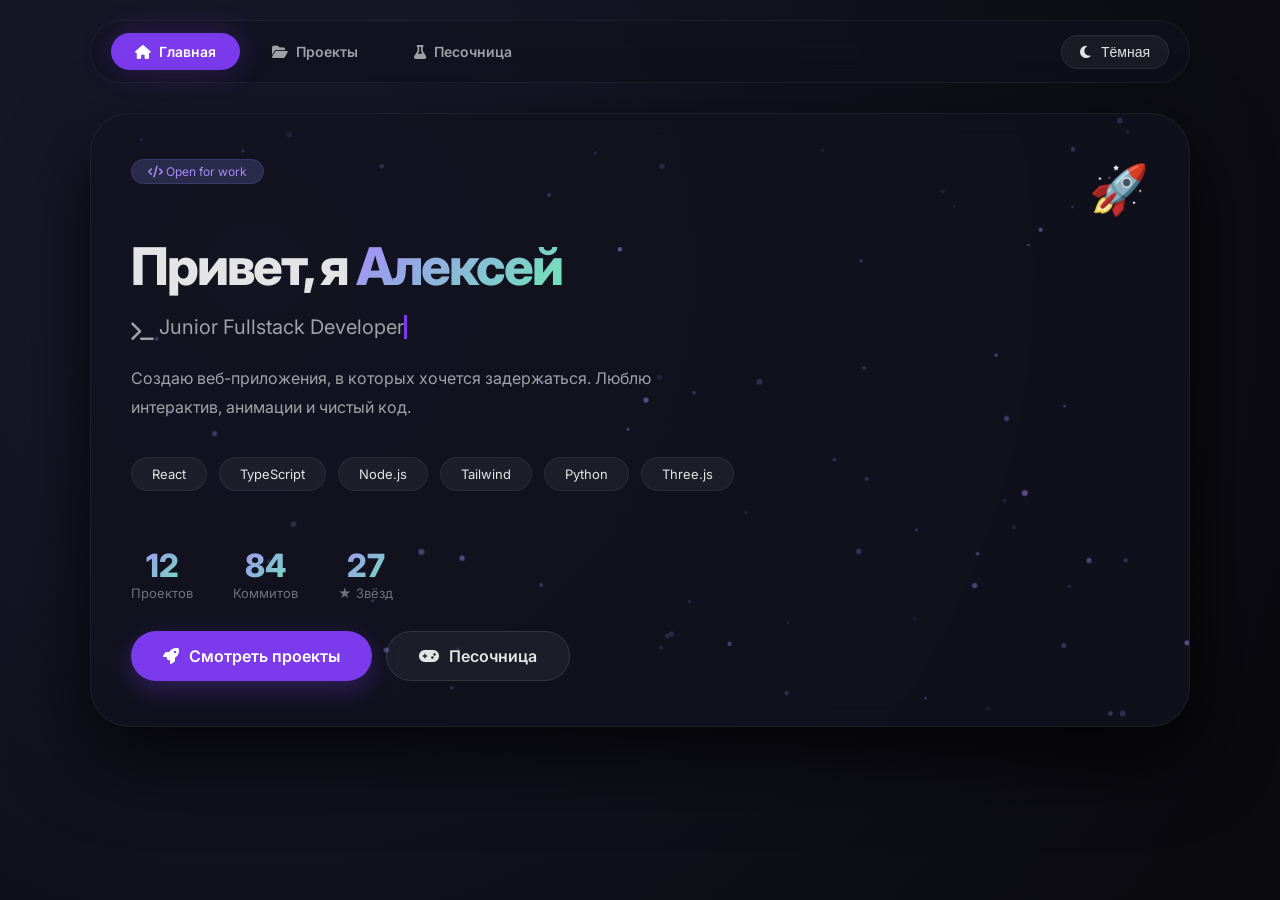
==== index.html @ 8b3902c5 "Add files via upload" ====
<!DOCTYPE html>
<html lang="ru">
<head>
    <meta charset="UTF-8" />
    <meta name="viewport" content="width=device-width, initial-scale=1.0" />
    <title>Главная · Портфолио</title>
    <link href="https://fonts.googleapis.com/css2?family=Inter:wght@400;600;800&display=swap" rel="stylesheet" />
    <link rel="stylesheet" href="https://cdnjs.cloudflare.com/ajax/libs/font-awesome/6.5.0/css/all.min.css" />
    <style>
        /* ===== ГЛОБАЛЬНЫЙ СТИЛЬ ===== */
        * {
            margin: 0;
            padding: 0;
            box-sizing: border-box;
        }
        body {
            font-family: 'Inter', sans-serif;
            background: #0a0a0f;
            color: #e4e4e7;
            min-height: 100vh;
            padding: 20px;
            background-image: radial-gradient(circle at 20% 30%, #1a1a2e 0%, #0a0a0f 90%);
            transition: background 0.5s;
        }
        .container {
            max-width: 1100px;
            margin: 0 auto;
        }

        /* ===== НАВИГАЦИЯ ===== */
        nav {
            display: flex;
            gap: 8px;
            margin-bottom: 30px;
            flex-wrap: wrap;
            background: rgba(18, 18, 30, 0.7);
            padding: 12px 20px;
            border-radius: 60px;
            backdrop-filter: blur(12px);
            border: 1px solid rgba(255, 255, 255, 0.06);
        }
        nav a {
            color: #a1a1aa;
            text-decoration: none;
            padding: 10px 24px;
            border-radius: 40px;
            font-size: 14px;
            font-weight: 600;
            transition: 0.3s;
            display: flex;
            align-items: center;
            gap: 8px;
        }
        nav a:hover,
        nav a.active {
            background: rgba(124, 58, 237, 0.2);
            color: #fff;
        }
        nav a.active {
            background: #7c3aed;
            color: #fff;
            box-shadow: 0 0 30px rgba(124, 58, 237, 0.3);
        }
        .nav-right {
            margin-left: auto;
            display: flex;
            gap: 8px;
            align-items: center;
        }

        /* ===== КАРТОЧКА ===== */
        .card {
            background: rgba(18, 18, 30, 0.8);
            backdrop-filter: blur(12px);
            border: 1px solid rgba(255, 255, 255, 0.06);
            border-radius: 40px;
            padding: 45px 40px;
            box-shadow: 0 30px 80px rgba(0, 0, 0, 0.8);
            position: relative;
            overflow: hidden;
            min-height: 400px;
        }

        /* ===== ЧАСТИЦЫ ===== */
        #particles-canvas {
            position: absolute;
            top: 0;
            left: 0;
            width: 100%;
            height: 100%;
            pointer-events: none;
            z-index: 0;
        }
        .card>* {
            position: relative;
            z-index: 1;
        }

        /* ===== ГЛАВНАЯ ===== */
        .hero {
            display: flex;
            flex-direction: column;
            gap: 20px;
        }
        .hero h1 {
            font-size: 52px;
            font-weight: 800;
            letter-spacing: -2px;
            line-height: 1.1;
        }
        .hero h1 span {
            background: linear-gradient(135deg, #a78bfa, #6ee7b7);
            -webkit-background-clip: text;
            -webkit-text-fill-color: transparent;
        }
        .hero .subtitle {
            font-size: 20px;
            color: #a1a1aa;
        }
        .hero .typing {
            display: inline-block;
            overflow: hidden;
            white-space: nowrap;
            border-right: 3px solid #7c3aed;
            animation: blink 0.8s step-end infinite;
        }
        @keyframes blink {
            0%,
            100% {
                border-color: #7c3aed;
            }
            50% {
                border-color: transparent;
            }
        }
        .hero .desc {
            color: #a1a1aa;
            line-height: 1.8;
            max-width: 550px;
            font-size: 16px;
        }

        .stats {
            display: flex;
            gap: 40px;
            margin-top: 20px;
            flex-wrap: wrap;
        }
        .stats div {
            text-align: center;
        }
        .stats .num {
            font-size: 32px;
            font-weight: 800;
            background: linear-gradient(135deg, #a78bfa, #6ee7b7);
            -webkit-background-clip: text;
            -webkit-text-fill-color: transparent;
        }
        .stats .label {
            font-size: 13px;
            color: #71717a;
        }

        .badge-list {
            display: flex;
            flex-wrap: wrap;
            gap: 12px;
            margin: 15px 0;
        }
        .badge-list span {
            background: rgba(255, 255, 255, 0.05);
            padding: 8px 20px;
            border-radius: 100px;
            font-size: 13px;
            border: 1px solid rgba(255, 255, 255, 0.06);
            transition: 0.3s;
            cursor: default;
        }
        .badge-list span:hover {
            background: rgba(167, 139, 250, 0.15);
            border-color: #7c3aed;
            transform: translateY(-3px);
        }

        /* ===== ТЕМА ===== */
        .theme-toggle {
            background: rgba(255, 255, 255, 0.05);
            border: 1px solid rgba(255, 255, 255, 0.08);
            border-radius: 60px;
            padding: 8px 18px;
            color: #e4e4e7;
            cursor: pointer;
            font-size: 14px;
            transition: 0.3s;
            display: flex;
            align-items: center;
            gap: 10px;
        }
        .theme-toggle:hover {
            background: rgba(255, 255, 255, 0.1);
            border-color: #7c3aed;
        }

        @media (max-width: 600px) {
            .card {
                padding: 25px 18px;
            }
            .hero h1 {
                font-size: 32px;
            }
            nav {
                border-radius: 20px;
                padding: 10px 14px;
            }
            nav a {
                padding: 6px 14px;
                font-size: 12px;
            }
            .nav-right {
                margin-left: 0;
                width: 100%;
            }
        }
    </style>
</head>
<body>

    <div class="container">

        <!-- ===== НАВИГАЦИЯ ===== -->
        <nav>
            <a href="index.html" class="active"><i class="fas fa-home"></i> Главная</a>
            <a href="projects.html"><i class="fas fa-folder-open"></i> Проекты</a>
            <a href="sandbox.html"><i class="fas fa-flask"></i> Песочница</a>
            <div class="nav-right">
                <button class="theme-toggle" id="themeToggle">
                    <i class="fas fa-moon"></i> <span id="themeLabel">Тёмная</span>
                </button>
            </div>
        </nav>

        <!-- ===== КАРТОЧКА ===== -->
        <div class="card">

            <canvas id="particles-canvas"></canvas>

            <div class="hero">
                <div style="display:flex; justify-content:space-between; align-items:flex-start; flex-wrap:wrap;">
                    <div>
                        <div style="background:#2a2a4a; padding:4px 16px; border-radius:100px; font-size:12px; color:#a78bfa; border:1px solid #3b3b6b; display:inline-block;">
                            <i class="fas fa-code"></i> Open for work
                        </div>
                    </div>
                    <div style="font-size:48px;">🚀</div>
                </div>

                <h1>Привет, я <span>Алексей</span></h1>
                <div class="subtitle">
                    <i class="fas fa-terminal"></i>
                    <span class="typing" id="typing-text">Junior Fullstack Developer</span>
                </div>
                <p class="desc">
                    Создаю веб-приложения, в которых хочется задержаться.
                    Люблю интерактив, анимации и чистый код.
                </p>

                <div class="badge-list">
                    <span>React</span>
                    <span>TypeScript</span>
                    <span>Node.js</span>
                    <span>Tailwind</span>
                    <span>Python</span>
                    <span>Three.js</span>
                </div>

                <div class="stats">
                    <div><div class="num" id="repoCount">0</div><div class="label">Проектов</div></div>
                    <div><div class="num" id="commitCount">0</div><div class="label">Коммитов</div></div>
                    <div><div class="num" id="starCount">0</div><div class="label">★ Звёзд</div></div>
                </div>

                <div style="display:flex; gap:14px; flex-wrap:wrap; margin-top:10px;">
                    <a href="projects.html" class="btn" style="background:#7c3aed; color:#fff; padding:14px 32px; border-radius:60px; text-decoration:none; font-weight:600; display:inline-flex; align-items:center; gap:10px; box-shadow:0 8px 25px rgba(124,58,237,0.3);">
                        <i class="fas fa-rocket"></i> Смотреть проекты
                    </a>
                    <a href="sandbox.html" class="btn" style="background:rgba(255,255,255,0.05); color:#e4e4e7; padding:14px 32px; border-radius:60px; text-decoration:none; font-weight:600; border:1px solid rgba(255,255,255,0.1); display:inline-flex; align-items:center; gap:10px;">
                        <i class="fas fa-gamepad"></i> Песочница
                    </a>
                </div>
            </div>

        </div>
    </div>

    <script>
        // ===== ЧАСТИЦЫ =====
        const canvas = document.getElementById('particles-canvas');
        const ctx = canvas.getContext('2d');
        let W, H;
        const particles = [];

        function resize() {
            const rect = canvas.parentElement.getBoundingClientRect();
            canvas.width = rect.width;
            canvas.height = rect.height;
            W = canvas.width;
            H = canvas.height;
        }
        resize();
        window.addEventListener('resize', resize);

        for (let i = 0; i < 70; i++) {
            particles.push({
                x: Math.random() * W,
                y: Math.random() * H,
                dx: (Math.random() - 0.5) * 0.6,
                dy: (Math.random() - 0.5) * 0.6,
                r: Math.random() * 2 + 1,
                a: Math.random() * 0.4 + 0.1
            });
        }

        function draw() {
            ctx.clearRect(0, 0, W, H);
            particles.forEach(p => {
                p.x += p.dx;
                p.y += p.dy;
                if (p.x < 0 || p.x > W) p.dx *= -1;
                if (p.y < 0 || p.y > H) p.dy *= -1;
                ctx.beginPath();
                ctx.arc(p.x, p.y, p.r, 0, Math.PI * 2);
                ctx.fillStyle = `rgba(167, 139, 250, ${p.a})`;
                ctx.fill();
            });
            requestAnimationFrame(draw);
        }
        draw();

        // ===== ПЕЧАТЬ =====
        const text = "Junior Fullstack Developer";
        const el = document.getElementById('typing-text');
        let idx = 0;
        el.textContent = '';
        function type() {
            if (idx < text.length) {
                el.textContent += text.charAt(idx);
                idx++;
                setTimeout(type, 50);
            }
        }
        type();

        // ===== СТАТИСТИКА С GITHUB =====
        const USERNAME = 'your-username';

        async function fetchStats() {
            try {
                if (USERNAME === 'your-username') {
                    document.getElementById('repoCount').textContent = '12';
                    document.getElementById('commitCount').textContent = '84';
                    document.getElementById('starCount').textContent = '27';
                    return;
                }
                const res = await fetch(`https://api.github.com/users/${USERNAME}`);
                const data = await res.json();
                document.getElementById('repoCount').textContent = data.public_repos || 0;
                // коммиты не даёт API, ставим заглушку
                document.getElementById('commitCount').textContent = '∞';
                document.getElementById('starCount').textContent = '★';
            } catch {
                document.getElementById('repoCount').textContent = '?';
            }
        }
        fetchStats();

        // ===== ТЕМА =====
        let isDark = true;
        document.getElementById('themeToggle').addEventListener('click', function() {
            isDark = !isDark;
            document.body.style.background = isDark ? '#0a0a0f' : '#f0f0f5';
            document.body.style.backgroundImage = isDark ?
                'radial-gradient(circle at 20% 30%, #1a1a2e 0%, #0a0a0f 90%)' :
                'radial-gradient(circle at 20% 30%, #e0e0f0 0%, #f0f0f5 90%)';
            document.querySelector('.card').style.background = isDark ?
                'rgba(18,18,30,0.8)' :
                'rgba(255,255,255,0.8)';
            document.querySelector('.card').style.color = isDark ? '#e4e4e7' : '#1a1a2e';
            document.getElementById('themeLabel').textContent = isDark ? 'Тёмная' : 'Светлая';
            this.querySelector('i').className = isDark ? 'fas fa-moon' : 'fas fa-sun';
        });
    </script>

</body>
</html>
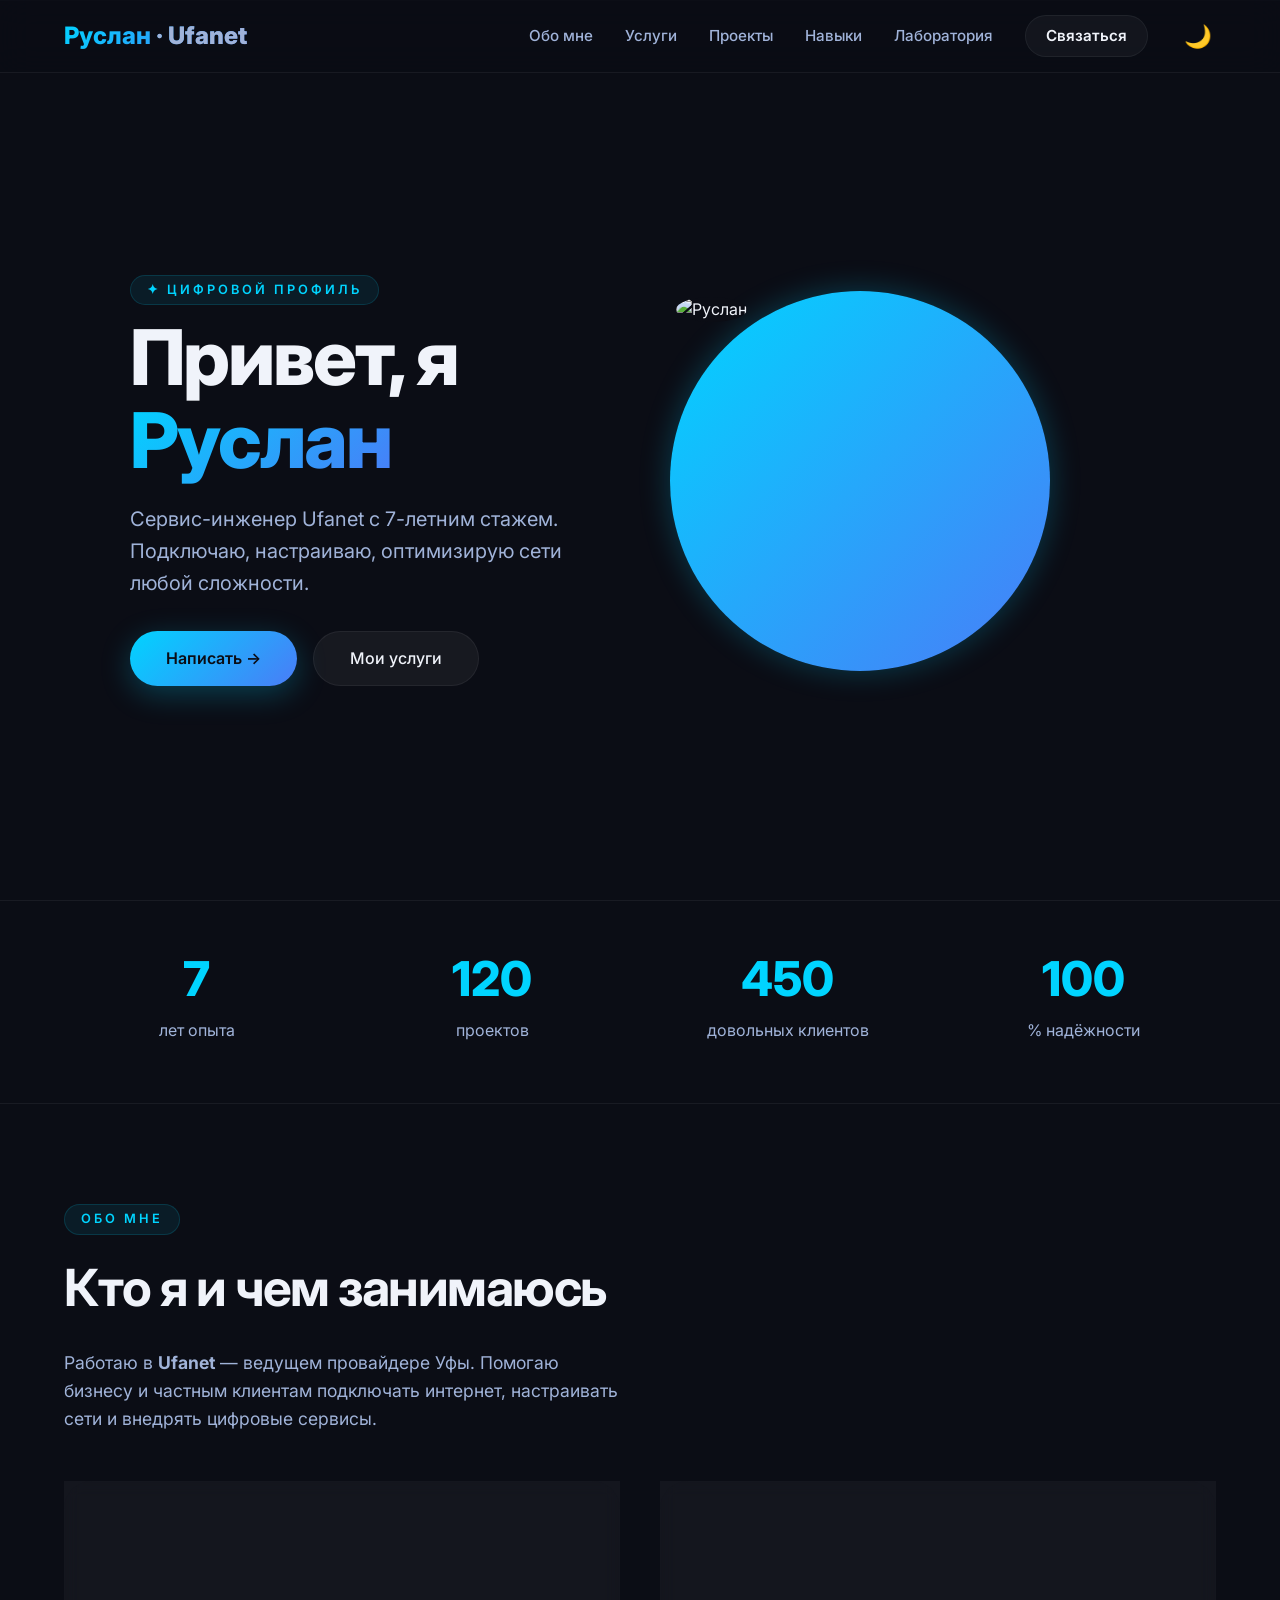
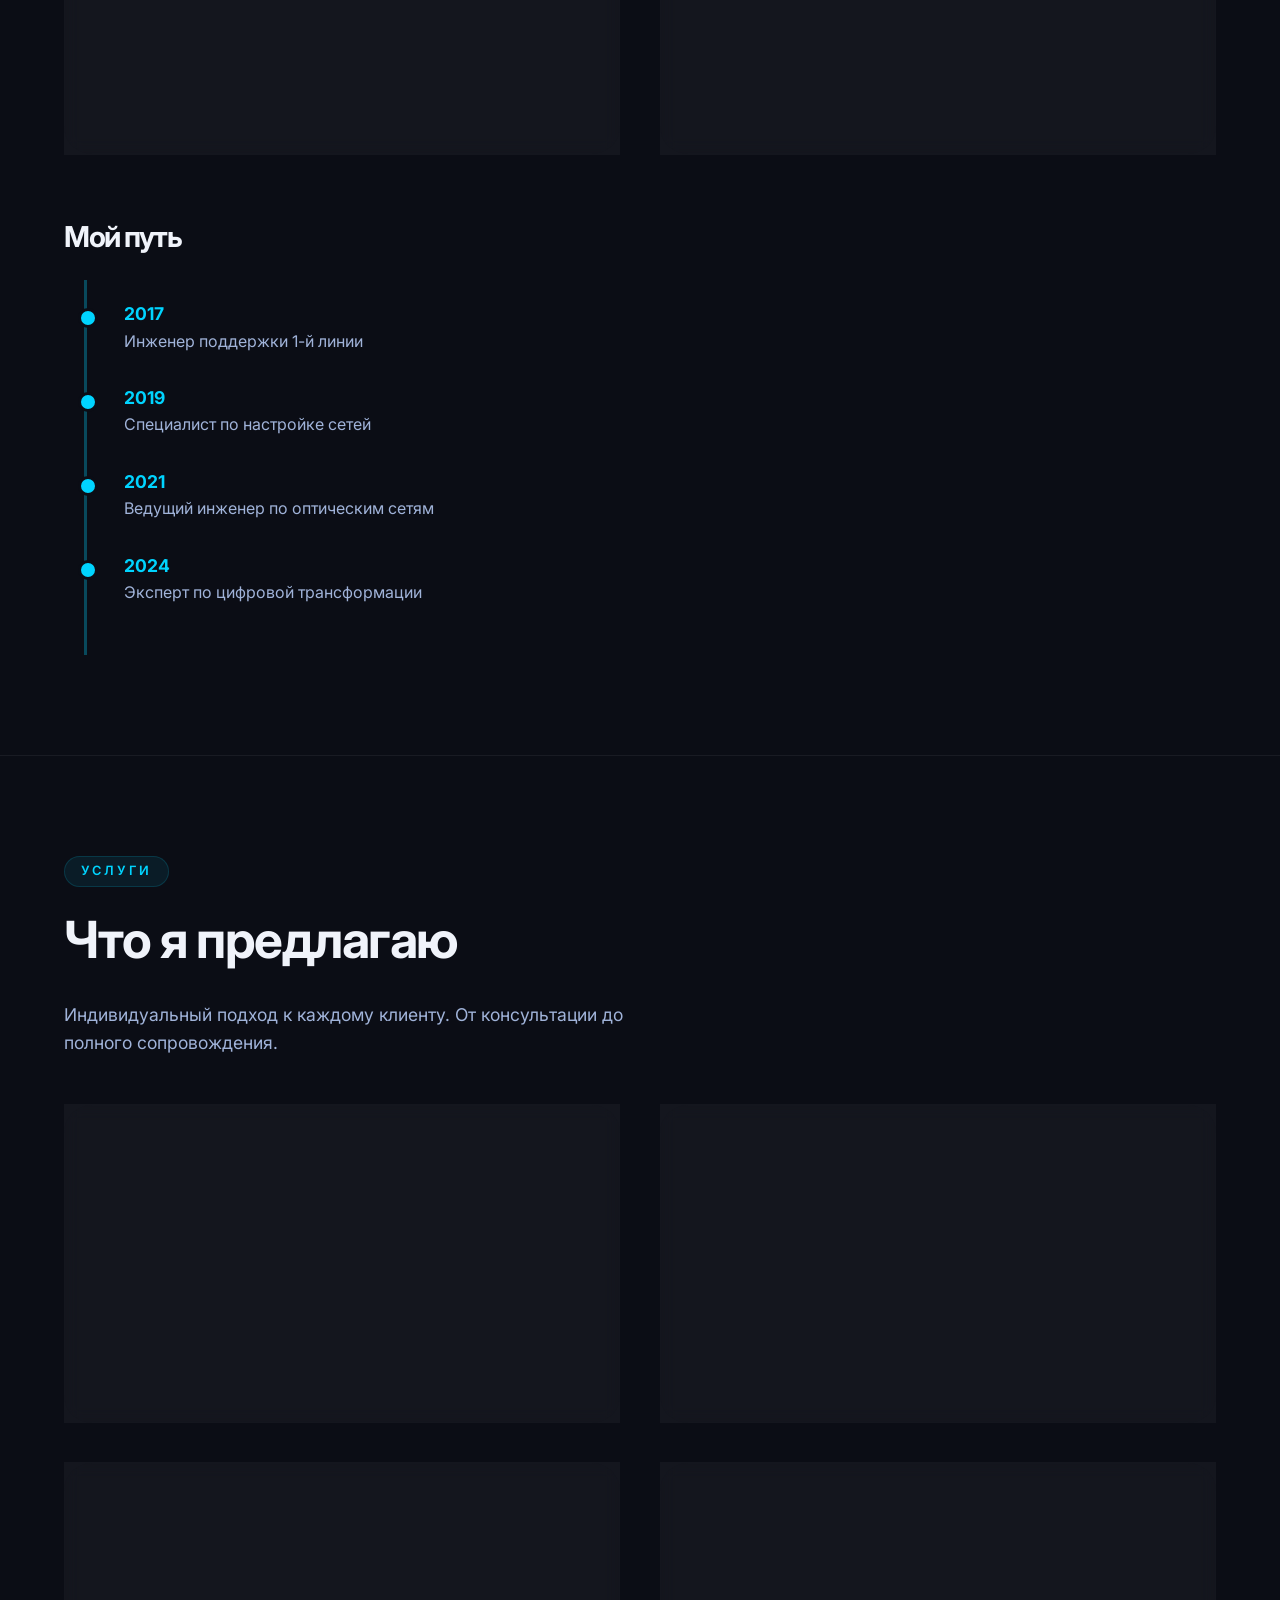
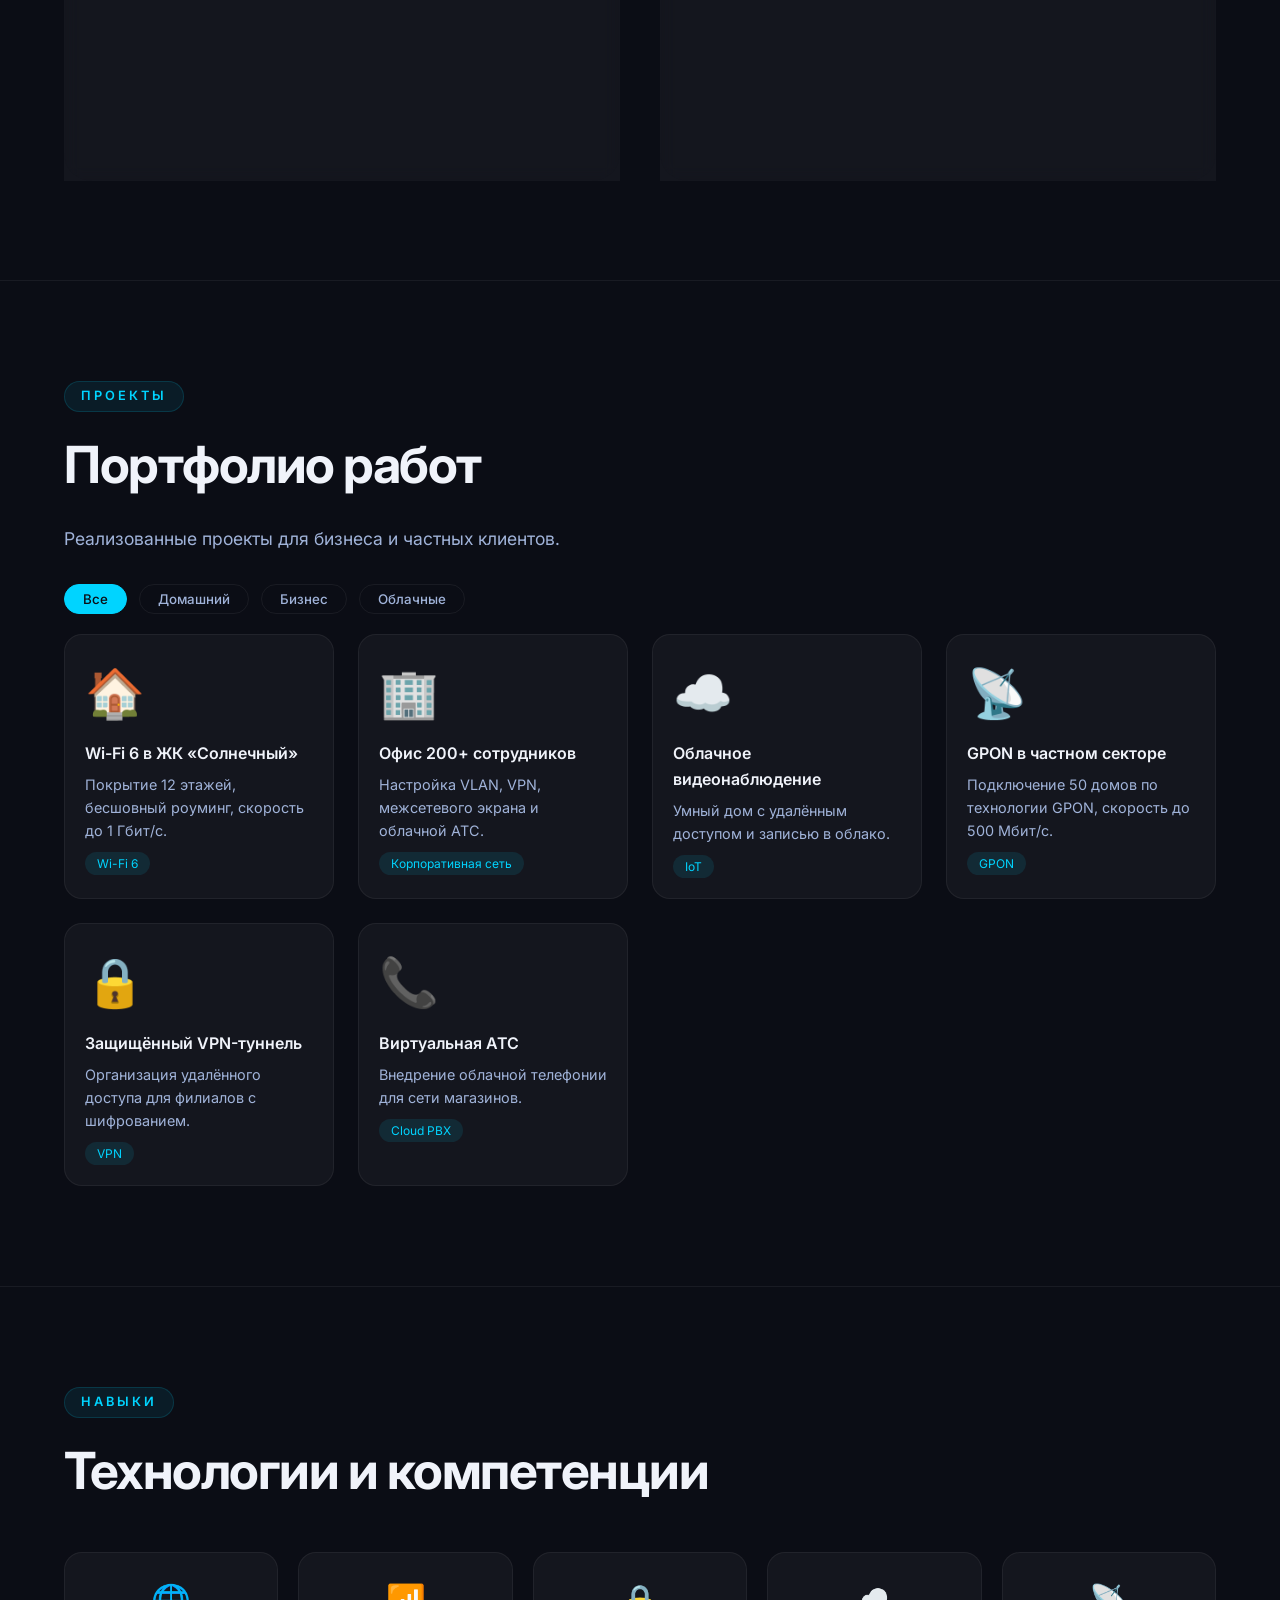
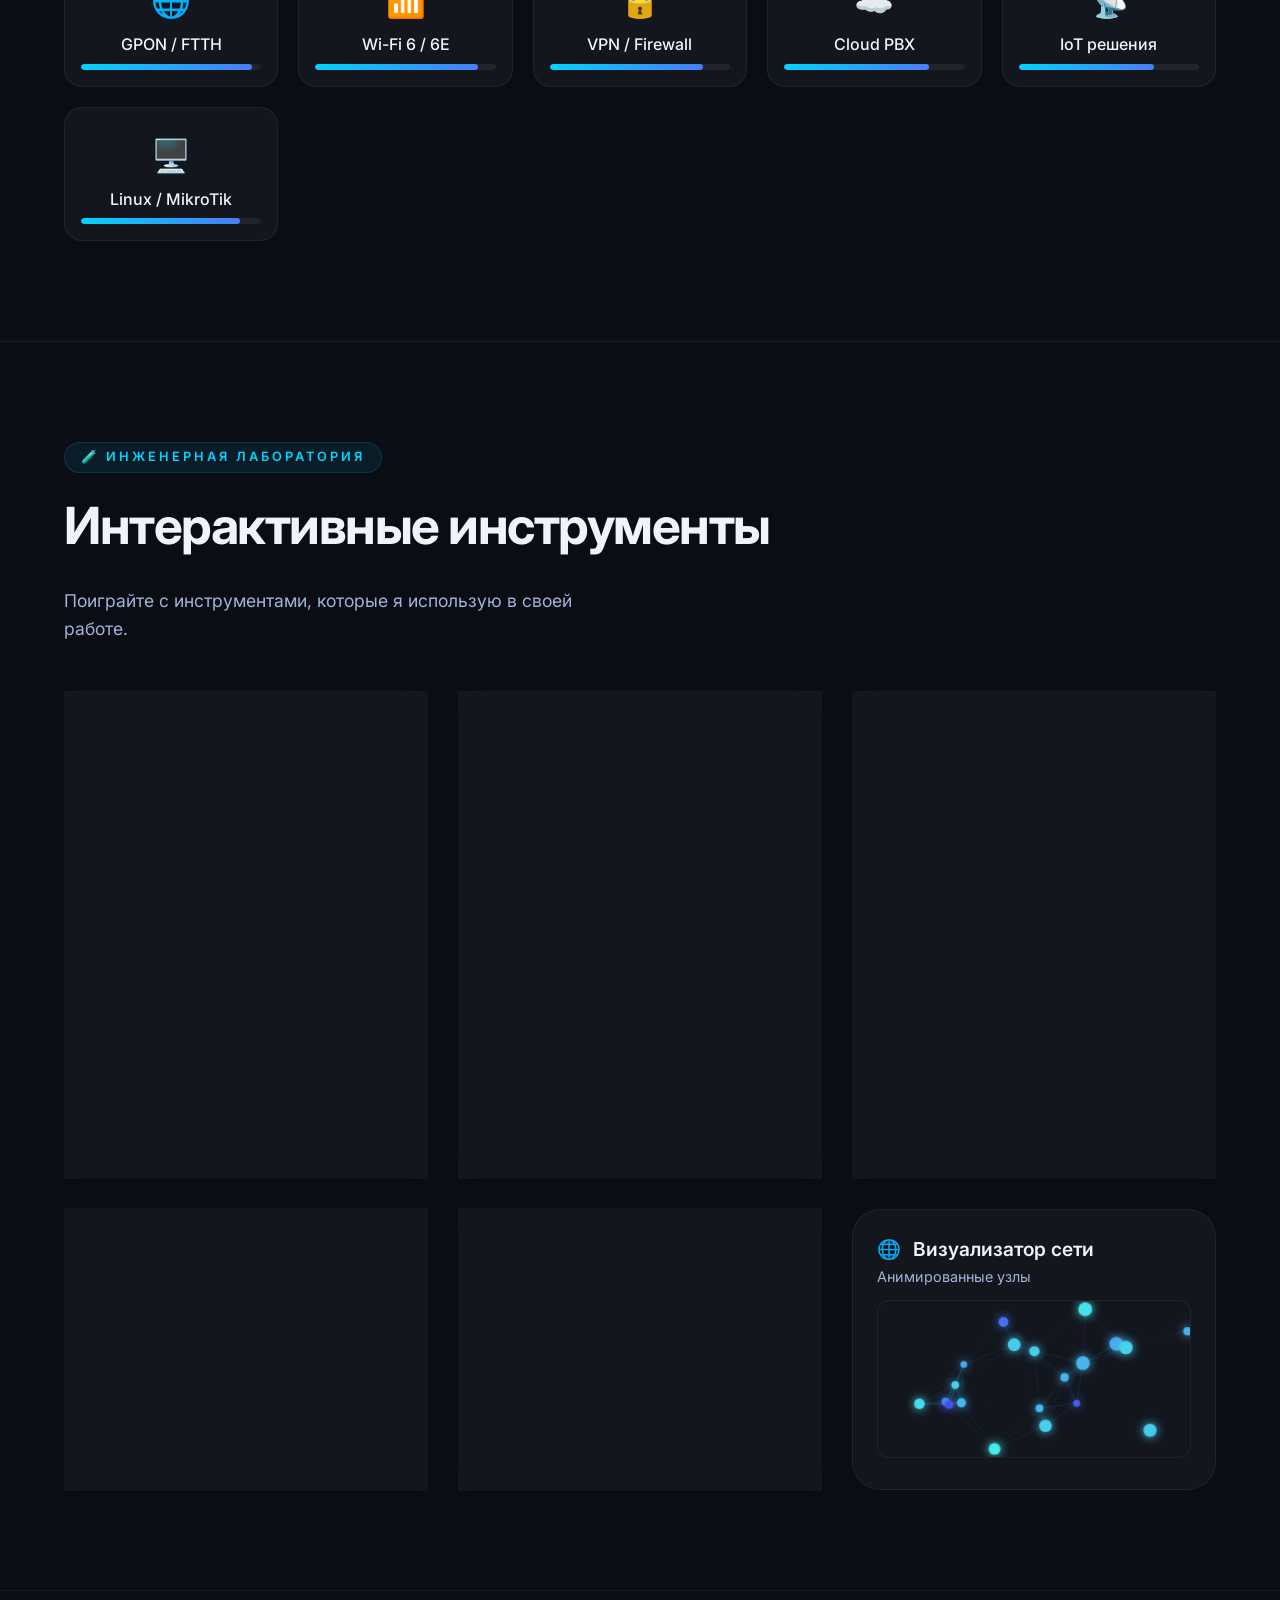
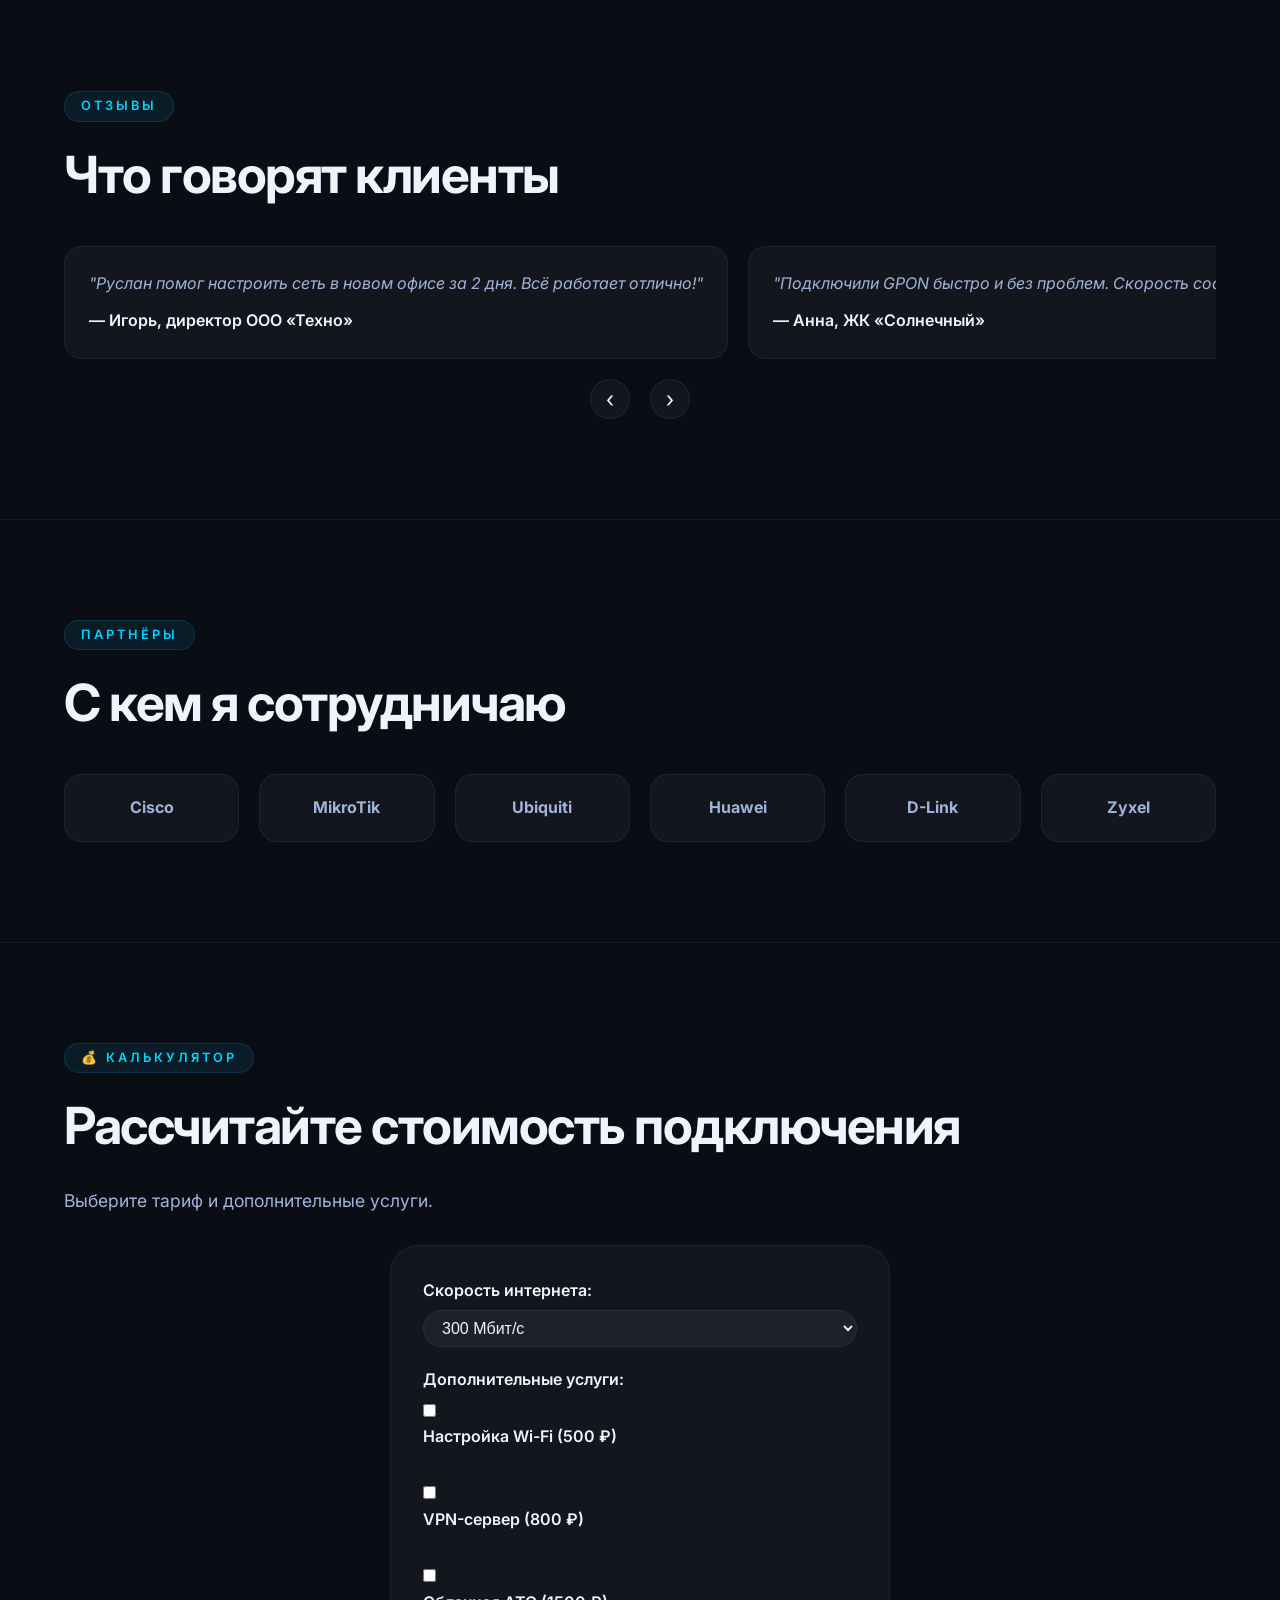
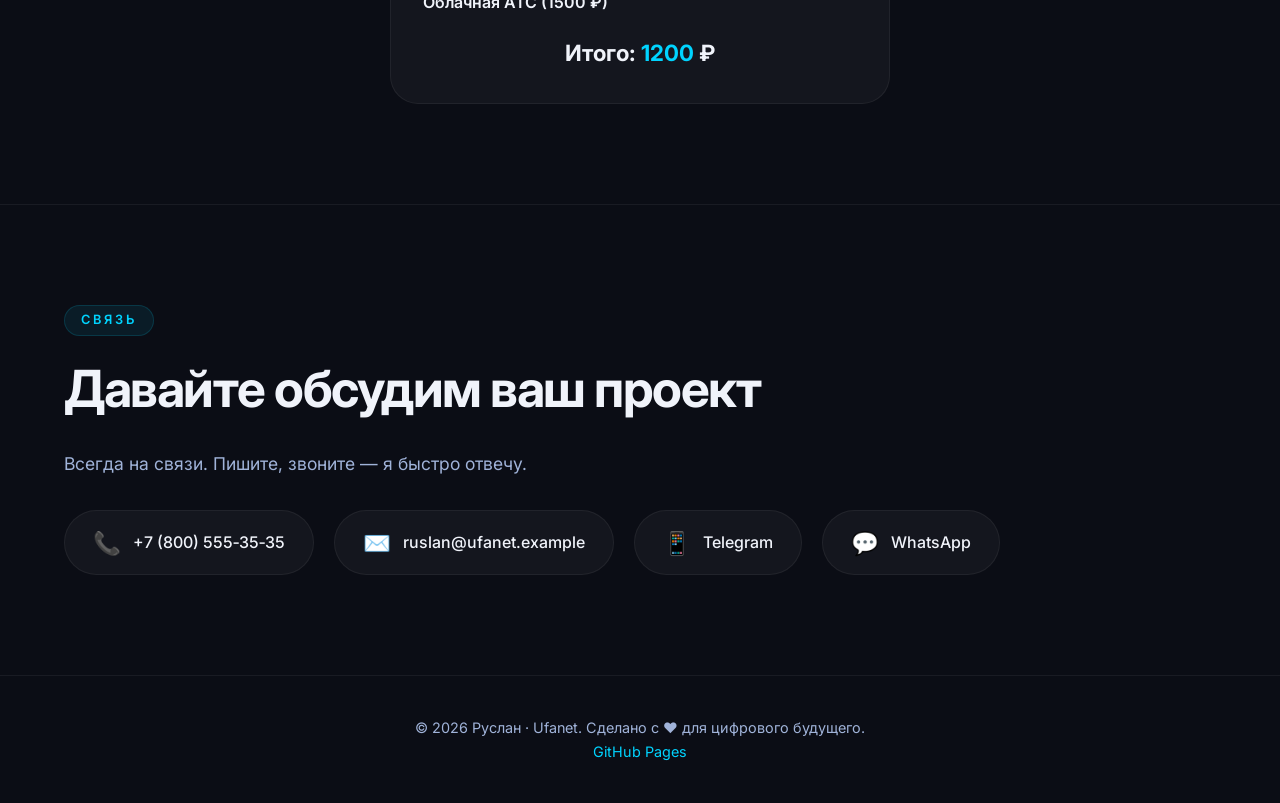
==== commit 981c1009: "Add files via upload" ====
--- a/index.html
+++ b/index.html
@@ -3,392 +3,514 @@
 <head>
     <meta charset="UTF-8" />
     <meta name="viewport" content="width=device-width, initial-scale=1.0" />
-    <title>Главная · Портфолио</title>
-    <link href="https://fonts.googleapis.com/css2?family=Inter:wght@400;600;800&display=swap" rel="stylesheet" />
-    <link rel="stylesheet" href="https://cdnjs.cloudflare.com/ajax/libs/font-awesome/6.5.0/css/all.min.css" />
-    <style>
-        /* ===== ГЛОБАЛЬНЫЙ СТИЛЬ ===== */
-        * {
-            margin: 0;
-            padding: 0;
-            box-sizing: border-box;
-        }
-        body {
-            font-family: 'Inter', sans-serif;
-            background: #0a0a0f;
-            color: #e4e4e7;
-            min-height: 100vh;
-            padding: 20px;
-            background-image: radial-gradient(circle at 20% 30%, #1a1a2e 0%, #0a0a0f 90%);
-            transition: background 0.5s;
-        }
-        .container {
-            max-width: 1100px;
-            margin: 0 auto;
-        }
-
-        /* ===== НАВИГАЦИЯ ===== */
-        nav {
-            display: flex;
-            gap: 8px;
-            margin-bottom: 30px;
-            flex-wrap: wrap;
-            background: rgba(18, 18, 30, 0.7);
-            padding: 12px 20px;
-            border-radius: 60px;
-            backdrop-filter: blur(12px);
-            border: 1px solid rgba(255, 255, 255, 0.06);
-        }
-        nav a {
-            color: #a1a1aa;
-            text-decoration: none;
-            padding: 10px 24px;
-            border-radius: 40px;
-            font-size: 14px;
-            font-weight: 600;
-            transition: 0.3s;
-            display: flex;
-            align-items: center;
-            gap: 8px;
-        }
-        nav a:hover,
-        nav a.active {
-            background: rgba(124, 58, 237, 0.2);
-            color: #fff;
-        }
-        nav a.active {
-            background: #7c3aed;
-            color: #fff;
-            box-shadow: 0 0 30px rgba(124, 58, 237, 0.3);
-        }
-        .nav-right {
-            margin-left: auto;
-            display: flex;
-            gap: 8px;
-            align-items: center;
-        }
-
-        /* ===== КАРТОЧКА ===== */
-        .card {
-            background: rgba(18, 18, 30, 0.8);
-            backdrop-filter: blur(12px);
-            border: 1px solid rgba(255, 255, 255, 0.06);
-            border-radius: 40px;
-            padding: 45px 40px;
-            box-shadow: 0 30px 80px rgba(0, 0, 0, 0.8);
-            position: relative;
-            overflow: hidden;
-            min-height: 400px;
-        }
-
-        /* ===== ЧАСТИЦЫ ===== */
-        #particles-canvas {
-            position: absolute;
-            top: 0;
-            left: 0;
-            width: 100%;
-            height: 100%;
-            pointer-events: none;
-            z-index: 0;
-        }
-        .card>* {
-            position: relative;
-            z-index: 1;
-        }
-
-        /* ===== ГЛАВНАЯ ===== */
-        .hero {
-            display: flex;
-            flex-direction: column;
-            gap: 20px;
-        }
-        .hero h1 {
-            font-size: 52px;
-            font-weight: 800;
-            letter-spacing: -2px;
-            line-height: 1.1;
-        }
-        .hero h1 span {
-            background: linear-gradient(135deg, #a78bfa, #6ee7b7);
-            -webkit-background-clip: text;
-            -webkit-text-fill-color: transparent;
-        }
-        .hero .subtitle {
-            font-size: 20px;
-            color: #a1a1aa;
-        }
-        .hero .typing {
-            display: inline-block;
-            overflow: hidden;
-            white-space: nowrap;
-            border-right: 3px solid #7c3aed;
-            animation: blink 0.8s step-end infinite;
-        }
-        @keyframes blink {
-            0%,
-            100% {
-                border-color: #7c3aed;
-            }
-            50% {
-                border-color: transparent;
-            }
-        }
-        .hero .desc {
-            color: #a1a1aa;
-            line-height: 1.8;
-            max-width: 550px;
-            font-size: 16px;
-        }
-
-        .stats {
-            display: flex;
-            gap: 40px;
-            margin-top: 20px;
-            flex-wrap: wrap;
-        }
-        .stats div {
-            text-align: center;
-        }
-        .stats .num {
-            font-size: 32px;
-            font-weight: 800;
-            background: linear-gradient(135deg, #a78bfa, #6ee7b7);
-            -webkit-background-clip: text;
-            -webkit-text-fill-color: transparent;
-        }
-        .stats .label {
-            font-size: 13px;
-            color: #71717a;
-        }
-
-        .badge-list {
-            display: flex;
-            flex-wrap: wrap;
-            gap: 12px;
-            margin: 15px 0;
-        }
-        .badge-list span {
-            background: rgba(255, 255, 255, 0.05);
-            padding: 8px 20px;
-            border-radius: 100px;
-            font-size: 13px;
-            border: 1px solid rgba(255, 255, 255, 0.06);
-            transition: 0.3s;
-            cursor: default;
-        }
-        .badge-list span:hover {
-            background: rgba(167, 139, 250, 0.15);
-            border-color: #7c3aed;
-            transform: translateY(-3px);
-        }
-
-        /* ===== ТЕМА ===== */
-        .theme-toggle {
-            background: rgba(255, 255, 255, 0.05);
-            border: 1px solid rgba(255, 255, 255, 0.08);
-            border-radius: 60px;
-            padding: 8px 18px;
-            color: #e4e4e7;
-            cursor: pointer;
-            font-size: 14px;
-            transition: 0.3s;
-            display: flex;
-            align-items: center;
-            gap: 10px;
-        }
-        .theme-toggle:hover {
-            background: rgba(255, 255, 255, 0.1);
-            border-color: #7c3aed;
-        }
-
-        @media (max-width: 600px) {
-            .card {
-                padding: 25px 18px;
-            }
-            .hero h1 {
-                font-size: 32px;
-            }
-            nav {
-                border-radius: 20px;
-                padding: 10px 14px;
-            }
-            nav a {
-                padding: 6px 14px;
-                font-size: 12px;
-            }
-            .nav-right {
-                margin-left: 0;
-                width: 100%;
-            }
-        }
-    </style>
+    <title>Руслан | Ufanet — цифровой профиль</title>
+    <meta name="description" content="Руслан — сервис-инженер Ufanet. Подключение, настройка, аудит сетей." />
+    <link rel="manifest" href="manifest.json" />
+    <link rel="preconnect" href="https://fonts.googleapis.com" />
+    <link rel="preconnect" href="https://fonts.gstatic.com" crossorigin />
+    <link href="https://fonts.googleapis.com/css2?family=Inter:opsz,wght@14..32,400;14..32,500;14..32,600;14..32,700;14..32,800&display=swap" rel="stylesheet" />
+    <link rel="stylesheet" href="style.css" />
 </head>
 <body>
-
-    <div class="container">
-
-        <!-- ===== НАВИГАЦИЯ ===== -->
-        <nav>
-            <a href="index.html" class="active"><i class="fas fa-home"></i> Главная</a>
-            <a href="projects.html"><i class="fas fa-folder-open"></i> Проекты</a>
-            <a href="sandbox.html"><i class="fas fa-flask"></i> Песочница</a>
-            <div class="nav-right">
-                <button class="theme-toggle" id="themeToggle">
-                    <i class="fas fa-moon"></i> <span id="themeLabel">Тёмная</span>
-                </button>
-            </div>
-        </nav>
-
-        <!-- ===== КАРТОЧКА ===== -->
-        <div class="card">
-
-            <canvas id="particles-canvas"></canvas>
-
-            <div class="hero">
-                <div style="display:flex; justify-content:space-between; align-items:flex-start; flex-wrap:wrap;">
-                    <div>
-                        <div style="background:#2a2a4a; padding:4px 16px; border-radius:100px; font-size:12px; color:#a78bfa; border:1px solid #3b3b6b; display:inline-block;">
-                            <i class="fas fa-code"></i> Open for work
-                        </div>
-                    </div>
-                    <div style="font-size:48px;">🚀</div>
-                </div>
-
-                <h1>Привет, я <span>Алексей</span></h1>
-                <div class="subtitle">
-                    <i class="fas fa-terminal"></i>
-                    <span class="typing" id="typing-text">Junior Fullstack Developer</span>
-                </div>
-                <p class="desc">
-                    Создаю веб-приложения, в которых хочется задержаться.
-                    Люблю интерактив, анимации и чистый код.
-                </p>
-
-                <div class="badge-list">
-                    <span>React</span>
-                    <span>TypeScript</span>
-                    <span>Node.js</span>
-                    <span>Tailwind</span>
-                    <span>Python</span>
-                    <span>Three.js</span>
-                </div>
-
-                <div class="stats">
-                    <div><div class="num" id="repoCount">0</div><div class="label">Проектов</div></div>
-                    <div><div class="num" id="commitCount">0</div><div class="label">Коммитов</div></div>
-                    <div><div class="num" id="starCount">0</div><div class="label">★ Звёзд</div></div>
-                </div>
-
-                <div style="display:flex; gap:14px; flex-wrap:wrap; margin-top:10px;">
-                    <a href="projects.html" class="btn" style="background:#7c3aed; color:#fff; padding:14px 32px; border-radius:60px; text-decoration:none; font-weight:600; display:inline-flex; align-items:center; gap:10px; box-shadow:0 8px 25px rgba(124,58,237,0.3);">
-                        <i class="fas fa-rocket"></i> Смотреть проекты
+    <!-- Шапка -->
+    <header class="header" id="header">
+        <div class="container">
+            <a href="#" class="logo">Руслан <span>· Ufanet</span></a>
+            <nav class="nav" id="nav">
+                <a href="#about">Обо мне</a>
+                <a href="#services">Услуги</a>
+                <a href="#projects">Проекты</a>
+                <a href="#skills">Навыки</a>
+                <a href="#interactive">Лаборатория</a>
+                <a href="#contact" class="btn-outline">Связаться</a>
+                <button class="theme-toggle" id="themeToggle" aria-label="Переключить тему">🌙</button>
+            </nav>
+            <button class="hamburger" id="hamburger" aria-label="Меню">
+                <span></span><span></span><span></span>
+            </button>
+        </div>
+    </header>
+
+    <main>
+        <!-- ГЕРОЙ -->
+        <section class="hero" id="home">
+            <div class="container">
+                <div class="hero-grid">
+                    <div class="hero-content fade-up">
+                        <span class="section-label">✦ Цифровой профиль</span>
+                        <h1>
+                            Привет, я <br />
+                            <span class="highlight">Руслан</span>
+                        </h1>
+                        <p class="subhead">
+                            Сервис-инженер Ufanet с 7-летним стажем.<br />
+                            Подключаю, настраиваю, оптимизирую сети любой сложности.
+                        </p>
+                        <div class="hero-actions">
+                            <a href="#contact" class="btn-primary">Написать →</a>
+                            <a href="#services" class="btn-secondary">Мои услуги</a>
+                        </div>
+                    </div>
+                    <div class="hero-visual fade-up">
+                        <div class="hero-avatar">
+                            <img src="avatar.svg" alt="Руслан" />
+                        </div>
+                    </div>
+                </div>
+            </div>
+        </section>
+
+        <!-- СЧЁТЧИКИ -->
+        <section id="stats" class="stats-section">
+            <div class="container">
+                <div class="stats-grid">
+                    <div class="stat-item fade-up">
+                        <span class="stat-number" data-target="7">0</span>
+                        <span class="stat-label">лет опыта</span>
+                    </div>
+                    <div class="stat-item fade-up">
+                        <span class="stat-number" data-target="120">0</span>
+                        <span class="stat-label">проектов</span>
+                    </div>
+                    <div class="stat-item fade-up">
+                        <span class="stat-number" data-target="450">0</span>
+                        <span class="stat-label">довольных клиентов</span>
+                    </div>
+                    <div class="stat-item fade-up">
+                        <span class="stat-number" data-target="100">0</span>
+                        <span class="stat-label">% надёжности</span>
+                    </div>
+                </div>
+            </div>
+        </section>
+
+        <!-- ОБО МНЕ -->
+        <section id="about">
+            <div class="container">
+                <div class="fade-up">
+                    <span class="section-label">Обо мне</span>
+                    <h2 class="section-title">Кто я и чем занимаюсь</h2>
+                    <p class="section-desc">
+                        Работаю в <strong>Ufanet</strong> — ведущем провайдере Уфы. Помогаю бизнесу и частным клиентам
+                        подключать интернет, настраивать сети и внедрять цифровые сервисы.
+                    </p>
+                </div>
+                <div class="grid-2col">
+                    <div class="glass-card fade-up" data-modal="about1">
+                        <span class="icon">📡</span>
+                        <h3>Опыт 7+ лет</h3>
+                        <p>Прошёл путь от инженера поддержки до ведущего специалиста по сетевым решениям.</p>
+                        <span class="click-hint">Нажмите, чтобы узнать больше →</span>
+                    </div>
+                    <div class="glass-card fade-up" data-modal="about2">
+                        <span class="icon">🚀</span>
+                        <h3>Цифровая трансформация</h3>
+                        <p>Помогаю компаниям переходить на современные стандарты связи, повышать скорость и надёжность.</p>
+                        <span class="click-hint">Нажмите, чтобы узнать больше →</span>
+                    </div>
+                </div>
+                <!-- Временная шкала -->
+                <div class="timeline fade-up" style="margin-top:60px;">
+                    <h3 class="section-title" style="font-size:1.8rem;">Мой путь</h3>
+                    <div class="timeline-line">
+                        <div class="timeline-item">
+                            <div class="timeline-date">2017</div>
+                            <div class="timeline-content">Инженер поддержки 1-й линии</div>
+                        </div>
+                        <div class="timeline-item">
+                            <div class="timeline-date">2019</div>
+                            <div class="timeline-content">Специалист по настройке сетей</div>
+                        </div>
+                        <div class="timeline-item">
+                            <div class="timeline-date">2021</div>
+                            <div class="timeline-content">Ведущий инженер по оптическим сетям</div>
+                        </div>
+                        <div class="timeline-item">
+                            <div class="timeline-date">2024</div>
+                            <div class="timeline-content">Эксперт по цифровой трансформации</div>
+                        </div>
+                    </div>
+                </div>
+            </div>
+        </section>
+
+        <!-- УСЛУГИ -->
+        <section id="services">
+            <div class="container">
+                <div class="fade-up">
+                    <span class="section-label">Услуги</span>
+                    <h2 class="section-title">Что я предлагаю</h2>
+                    <p class="section-desc">
+                        Индивидуальный подход к каждому клиенту. От консультации до полного сопровождения.
+                    </p>
+                </div>
+                <div class="grid-2col">
+                    <div class="glass-card fade-up" data-modal="service1">
+                        <span class="icon">🌐</span>
+                        <h3>Подключение интернета</h3>
+                        <p>Оптоволокно, GPON, выделенные линии. Подберу тариф под ваши задачи.</p>
+                        <span class="tag">Ufanet</span>
+                        <span class="click-hint">Нажмите для деталей →</span>
+                    </div>
+                    <div class="glass-card fade-up" data-modal="service2">
+                        <span class="icon">🛠️</span>
+                        <h3>Настройка сетей</h3>
+                        <p>Маршрутизация, VPN, Wi-Fi покрытие, безопасность. Сделаю сеть быстрой и стабильной.</p>
+                        <span class="tag">Интеграция</span>
+                        <span class="click-hint">Нажмите для деталей →</span>
+                    </div>
+                    <div class="glass-card fade-up" data-modal="service3">
+                        <span class="icon">📊</span>
+                        <h3>Аудит и оптимизация</h3>
+                        <p>Анализ текущей инфраструктуры, поиск узких мест, рекомендации по модернизации.</p>
+                        <span class="tag">Консалтинг</span>
+                        <span class="click-hint">Нажмите для деталей →</span>
+                    </div>
+                    <div class="glass-card fade-up" data-modal="service4">
+                        <span class="icon">☁️</span>
+                        <h3>Облачные сервисы</h3>
+                        <p>Настройка облачных АТС, видеонаблюдения, умного дома на базе решений Ufanet.</p>
+                        <span class="tag">Цифровизация</span>
+                        <span class="click-hint">Нажмите для деталей →</span>
+                    </div>
+                </div>
+            </div>
+        </section>
+
+        <!-- ПРОЕКТЫ -->
+        <section id="projects">
+            <div class="container">
+                <div class="fade-up">
+                    <span class="section-label">Проекты</span>
+                    <h2 class="section-title">Портфолио работ</h2>
+                    <p class="section-desc">Реализованные проекты для бизнеса и частных клиентов.</p>
+                </div>
+                <div class="project-filters fade-up">
+                    <button class="filter-btn active" data-filter="all">Все</button>
+                    <button class="filter-btn" data-filter="home">Домашний</button>
+                    <button class="filter-btn" data-filter="business">Бизнес</button>
+                    <button class="filter-btn" data-filter="cloud">Облачные</button>
+                </div>
+                <div class="projects-grid fade-up" id="projectsGrid">
+                    <!-- Карточки проектов -->
+                    <div class="project-card" data-category="home">
+                        <div class="project-img">🏠</div>
+                        <h4>Wi-Fi 6 в ЖК «Солнечный»</h4>
+                        <p>Покрытие 12 этажей, бесшовный роуминг, скорость до 1 Гбит/с.</p>
+                        <span class="tag">Wi-Fi 6</span>
+                    </div>
+                    <div class="project-card" data-category="business">
+                        <div class="project-img">🏢</div>
+                        <h4>Офис 200+ сотрудников</h4>
+                        <p>Настройка VLAN, VPN, межсетевого экрана и облачной АТС.</p>
+                        <span class="tag">Корпоративная сеть</span>
+                    </div>
+                    <div class="project-card" data-category="cloud">
+                        <div class="project-img">☁️</div>
+                        <h4>Облачное видеонаблюдение</h4>
+                        <p>Умный дом с удалённым доступом и записью в облако.</p>
+                        <span class="tag">IoT</span>
+                    </div>
+                    <div class="project-card" data-category="home">
+                        <div class="project-img">📡</div>
+                        <h4>GPON в частном секторе</h4>
+                        <p>Подключение 50 домов по технологии GPON, скорость до 500 Мбит/с.</p>
+                        <span class="tag">GPON</span>
+                    </div>
+                    <div class="project-card" data-category="business">
+                        <div class="project-img">🔒</div>
+                        <h4>Защищённый VPN-туннель</h4>
+                        <p>Организация удалённого доступа для филиалов с шифрованием.</p>
+                        <span class="tag">VPN</span>
+                    </div>
+                    <div class="project-card" data-category="cloud">
+                        <div class="project-img">📞</div>
+                        <h4>Виртуальная АТС</h4>
+                        <p>Внедрение облачной телефонии для сети магазинов.</p>
+                        <span class="tag">Cloud PBX</span>
+                    </div>
+                </div>
+            </div>
+        </section>
+
+        <!-- НАВЫКИ -->
+        <section id="skills">
+            <div class="container">
+                <div class="fade-up">
+                    <span class="section-label">Навыки</span>
+                    <h2 class="section-title">Технологии и компетенции</h2>
+                </div>
+                <div class="skills-grid">
+                    <div class="skill-item fade-up" data-skill="95">
+                        <span class="emoji">🌐</span>
+                        <span>GPON / FTTH</span>
+                        <div class="skill-bar"><div class="skill-fill" style="width:0%;"></div></div>
+                    </div>
+                    <div class="skill-item fade-up" data-skill="90">
+                        <span class="emoji">📶</span>
+                        <span>Wi-Fi 6 / 6E</span>
+                        <div class="skill-bar"><div class="skill-fill" style="width:0%;"></div></div>
+                    </div>
+                    <div class="skill-item fade-up" data-skill="85">
+                        <span class="emoji">🔒</span>
+                        <span>VPN / Firewall</span>
+                        <div class="skill-bar"><div class="skill-fill" style="width:0%;"></div></div>
+                    </div>
+                    <div class="skill-item fade-up" data-skill="80">
+                        <span class="emoji">☁️</span>
+                        <span>Cloud PBX</span>
+                        <div class="skill-bar"><div class="skill-fill" style="width:0%;"></div></div>
+                    </div>
+                    <div class="skill-item fade-up" data-skill="75">
+                        <span class="emoji">📡</span>
+                        <span>IoT решения</span>
+                        <div class="skill-bar"><div class="skill-fill" style="width:0%;"></div></div>
+                    </div>
+                    <div class="skill-item fade-up" data-skill="88">
+                        <span class="emoji">🖥️</span>
+                        <span>Linux / MikroTik</span>
+                        <div class="skill-bar"><div class="skill-fill" style="width:0%;"></div></div>
+                    </div>
+                </div>
+            </div>
+        </section>
+
+        <!-- ИНТЕРАКТИВНАЯ ЛАБОРАТОРИЯ -->
+        <section id="interactive">
+            <div class="container">
+                <div class="fade-up">
+                    <span class="section-label">🧪 Инженерная лаборатория</span>
+                    <h2 class="section-title">Интерактивные инструменты</h2>
+                    <p class="section-desc">
+                        Поиграйте с инструментами, которые я использую в своей работе.
+                    </p>
+                </div>
+                <div class="interactive-grid">
+                    <!-- Speed Test -->
+                    <div class="interactive-card fade-up">
+                        <h3><span class="emoji">📊</span> Speed Test</h3>
+                        <div class="sub">Измерьте скорость интернета (симуляция)</div>
+                        <div class="speed-meter">
+                            <div class="speed-row">
+                                <span class="label">📥 Download</span>
+                                <span class="value" id="downloadValue">0 Mbps</span>
+                            </div>
+                            <div class="speed-bar"><div class="fill" id="downloadFill" style="width:0%"></div></div>
+                            <div class="speed-row">
+                                <span class="label">📤 Upload</span>
+                                <span class="value" id="uploadValue">0 Mbps</span>
+                            </div>
+                            <div class="speed-bar"><div class="fill" id="uploadFill" style="width:0%"></div></div>
+                        </div>
+                        <button class="speed-test-btn" id="speedTestBtn">▶ Запустить тест</button>
+                    </div>
+
+                    <!-- Network Scanner -->
+                    <div class="interactive-card fade-up">
+                        <h3><span class="emoji">📡</span> Сканер сети</h3>
+                        <div class="sub">Обнаружение устройств (имитация)</div>
+                        <div class="scanner-grid" id="scannerGrid"></div>
+                        <div class="scanner-controls">
+                            <button class="scanner-btn" id="scanBtn">🔍 Сканировать</button>
+                            <span class="scanner-status" id="scanStatus">Ожидание</span>
+                        </div>
+                    </div>
+
+                    <!-- Terminal -->
+                    <div class="interactive-card fade-up">
+                        <h3><span class="emoji">💻</span> Терминал</h3>
+                        <div class="sub">Введите команду (ping, traceroute, ipconfig)</div>
+                        <div class="terminal-window">
+                            <div class="terminal-output" id="terminalOutput">
+                                <span class="prompt">$</span> <span style="color:var(--text-secondary)">Привет! Введи команду...</span>
+                            </div>
+                            <div class="terminal-input-row">
+                                <input type="text" id="terminalInput" placeholder="ping 8.8.8.8" />
+                                <button id="terminalBtn">⏎</button>
+                            </div>
+                        </div>
+                    </div>
+
+                    <!-- Генератор пароля Wi-Fi -->
+                    <div class="interactive-card fade-up">
+                        <h3><span class="emoji">🔑</span> Генератор пароля Wi-Fi</h3>
+                        <div class="sub">Надёжный пароль для вашей сети</div>
+                        <div style="display:flex; gap:12px; align-items:center; flex-wrap:wrap; margin-top:6px;">
+                            <input type="text" id="passwordOutput" value="Ufanet#2026" readonly style="flex:1; background:rgba(255,255,255,0.05); border:1px solid var(--border-glass); border-radius:30px; padding:8px 16px; color:var(--text-primary);" />
+                            <button id="generatePassBtn" class="scanner-btn">Сгенерировать</button>
+                        </div>
+                        <div style="margin-top:8px; font-size:0.8rem; color:var(--text-secondary);">Длина: 12 символов, цифры и спецсимволы</div>
+                    </div>
+
+                    <!-- Конвертер скорости -->
+                    <div class="interactive-card fade-up">
+                        <h3><span class="emoji">⚡</span> Конвертер скорости</h3>
+                        <div class="sub">Мбит/с → Мбайт/с</div>
+                        <div style="display:flex; gap:12px; align-items:center; flex-wrap:wrap; margin-top:6px;">
+                            <input type="number" id="speedInput" value="100" style="width:120px; background:rgba(255,255,255,0.05); border:1px solid var(--border-glass); border-radius:30px; padding:8px 16px; color:var(--text-primary);" />
+                            <span>Мбит/с =</span>
+                            <span id="convertedSpeed" style="font-weight:700; color:var(--accent-cyan);">12.5</span>
+                            <span>Мбайт/с</span>
+                        </div>
+                    </div>
+
+                    <!-- Визуализатор сети -->
+                    <div class="interactive-card fade-up">
+                        <h3><span class="emoji">🌐</span> Визуализатор сети</h3>
+                        <div class="sub">Анимированные узлы</div>
+                        <canvas id="networkCanvas" width="300" height="150" style="width:100%; height:auto; border-radius:12px; border:1px solid var(--border-glass);"></canvas>
+                    </div>
+                </div>
+            </div>
+        </section>
+
+        <!-- ОТЗЫВЫ -->
+        <section id="testimonials">
+            <div class="container">
+                <div class="fade-up">
+                    <span class="section-label">Отзывы</span>
+                    <h2 class="section-title">Что говорят клиенты</h2>
+                </div>
+                <div class="testimonials-carousel fade-up">
+                    <div class="testimonial-track" id="testimonialTrack">
+                        <div class="testimonial-card">
+                            <p>"Руслан помог настроить сеть в новом офисе за 2 дня. Всё работает отлично!"</p>
+                            <span class="author">— Игорь, директор ООО «Техно»</span>
+                        </div>
+                        <div class="testimonial-card">
+                            <p>"Подключили GPON быстро и без проблем. Скорость соответствует заявленной."</p>
+                            <span class="author">— Анна, ЖК «Солнечный»</span>
+                        </div>
+                        <div class="testimonial-card">
+                            <p>"Облачная АТС от Руслана — сэкономили 40% затрат на связь."</p>
+                            <span class="author">— Михаил, сеть магазинов «Купец»</span>
+                        </div>
+                        <div class="testimonial-card">
+                            <p>"Профессиональный подход, всегда на связи. Рекомендую!"</p>
+                            <span class="author">— Елена, частный клиент</span>
+                        </div>
+                    </div>
+                    <div class="carousel-controls">
+                        <button id="prevTestimonial" class="carousel-btn">‹</button>
+                        <button id="nextTestimonial" class="carousel-btn">›</button>
+                    </div>
+                </div>
+            </div>
+        </section>
+
+        <!-- ПАРТНЁРЫ -->
+        <section id="partners">
+            <div class="container">
+                <div class="fade-up">
+                    <span class="section-label">Партнёры</span>
+                    <h2 class="section-title">С кем я сотрудничаю</h2>
+                </div>
+                <div class="partners-grid fade-up">
+                    <div class="partner-logo">Cisco</div>
+                    <div class="partner-logo">MikroTik</div>
+                    <div class="partner-logo">Ubiquiti</div>
+                    <div class="partner-logo">Huawei</div>
+                    <div class="partner-logo">D-Link</div>
+                    <div class="partner-logo">Zyxel</div>
+                </div>
+            </div>
+        </section>
+
+        <!-- КАЛЬКУЛЯТОР СТОИМОСТИ -->
+        <section id="calculator">
+            <div class="container">
+                <div class="fade-up">
+                    <span class="section-label">💰 Калькулятор</span>
+                    <h2 class="section-title">Рассчитайте стоимость подключения</h2>
+                    <p class="section-desc">Выберите тариф и дополнительные услуги.</p>
+                </div>
+                <div class="calculator-box fade-up">
+                    <div class="calc-row">
+                        <label>Скорость интернета:</label>
+                        <select id="speedSelect">
+                            <option value="100">100 Мбит/с</option>
+                            <option value="300" selected>300 Мбит/с</option>
+                            <option value="500">500 Мбит/с</option>
+                            <option value="1000">1 Гбит/с</option>
+                        </select>
+                    </div>
+                    <div class="calc-row">
+                        <label>Дополнительные услуги:</label>
+                        <div>
+                            <input type="checkbox" id="wifiSetup" /> <label for="wifiSetup">Настройка Wi-Fi (500 ₽)</label><br />
+                            <input type="checkbox" id="vpnSetup" /> <label for="vpnSetup">VPN-сервер (800 ₽)</label><br />
+                            <input type="checkbox" id="cloudPBX" /> <label for="cloudPBX">Облачная АТС (1500 ₽)</label>
+                        </div>
+                    </div>
+                    <div class="calc-result">
+                        <span>Итого: <strong id="totalPrice">0</strong> ₽</span>
+                    </div>
+                </div>
+            </div>
+        </section>
+
+        <!-- КОНТАКТЫ -->
+        <section id="contact">
+            <div class="container">
+                <div class="fade-up">
+                    <span class="section-label">Связь</span>
+                    <h2 class="section-title">Давайте обсудим ваш проект</h2>
+                    <p class="section-desc">
+                        Всегда на связи. Пишите, звоните — я быстро отвечу.
+                    </p>
+                </div>
+                <div class="contact-links fade-up">
+                    <a href="tel:+78005553535" class="contact-link">
+                        <span class="emoji">📞</span> +7 (800) 555‑35‑35
                     </a>
-                    <a href="sandbox.html" class="btn" style="background:rgba(255,255,255,0.05); color:#e4e4e7; padding:14px 32px; border-radius:60px; text-decoration:none; font-weight:600; border:1px solid rgba(255,255,255,0.1); display:inline-flex; align-items:center; gap:10px;">
-                        <i class="fas fa-gamepad"></i> Песочница
+                    <a href="mailto:ruslan@ufanet.example" class="contact-link">
+                        <span class="emoji">✉️</span> ruslan@ufanet.example
                     </a>
-                </div>
-            </div>
-
+                    <a href="#" class="contact-link">
+                        <span class="emoji">📱</span> Telegram
+                    </a>
+                    <a href="#" class="contact-link">
+                        <span class="emoji">💬</span> WhatsApp
+                    </a>
+                </div>
+            </div>
+        </section>
+    </main>
+
+    <!-- ФУТЕР -->
+    <footer class="footer">
+        <div class="container">
+            <p>
+                © 2026 Руслан · Ufanet. Сделано с ❤️ для цифрового будущего.
+                <br />
+                <a href="https://github.com/your-username/your-repo" target="_blank">GitHub Pages</a>
+            </p>
+        </div>
+    </footer>
+
+    <!-- Модальное окно -->
+    <div class="modal-overlay" id="modalOverlay">
+        <div class="modal">
+            <button class="modal-close" id="modalClose">&times;</button>
+            <div class="modal-content" id="modalContent"></div>
         </div>
     </div>
 
+    <!-- Кнопка наверх -->
+    <button id="backToTop" class="back-to-top">↑</button>
+
+    <!-- Подключаем JS -->
+    <script src="main.js"></script>
+    <script src="interactive.js"></script>
+    <script src="extra.js"></script>
+
+    <!-- Регистрация Service Worker -->
     <script>
-        // ===== ЧАСТИЦЫ =====
-        const canvas = document.getElementById('particles-canvas');
-        const ctx = canvas.getContext('2d');
-        let W, H;
-        const particles = [];
-
-        function resize() {
-            const rect = canvas.parentElement.getBoundingClientRect();
-            canvas.width = rect.width;
-            canvas.height = rect.height;
-            W = canvas.width;
-            H = canvas.height;
+        if ('serviceWorker' in navigator) {
+            navigator.serviceWorker.register('sw.js')
+                .then(() => console.log('SW зарегистрирован'))
+                .catch(err => console.log('SW ошибка:', err));
         }
-        resize();
-        window.addEventListener('resize', resize);
-
-        for (let i = 0; i < 70; i++) {
-            particles.push({
-                x: Math.random() * W,
-                y: Math.random() * H,
-                dx: (Math.random() - 0.5) * 0.6,
-                dy: (Math.random() - 0.5) * 0.6,
-                r: Math.random() * 2 + 1,
-                a: Math.random() * 0.4 + 0.1
-            });
-        }
-
-        function draw() {
-            ctx.clearRect(0, 0, W, H);
-            particles.forEach(p => {
-                p.x += p.dx;
-                p.y += p.dy;
-                if (p.x < 0 || p.x > W) p.dx *= -1;
-                if (p.y < 0 || p.y > H) p.dy *= -1;
-                ctx.beginPath();
-                ctx.arc(p.x, p.y, p.r, 0, Math.PI * 2);
-                ctx.fillStyle = `rgba(167, 139, 250, ${p.a})`;
-                ctx.fill();
-            });
-            requestAnimationFrame(draw);
-        }
-        draw();
-
-        // ===== ПЕЧАТЬ =====
-        const text = "Junior Fullstack Developer";
-        const el = document.getElementById('typing-text');
-        let idx = 0;
-        el.textContent = '';
-        function type() {
-            if (idx < text.length) {
-                el.textContent += text.charAt(idx);
-                idx++;
-                setTimeout(type, 50);
-            }
-        }
-        type();
-
-        // ===== СТАТИСТИКА С GITHUB =====
-        const USERNAME = 'your-username';
-
-        async function fetchStats() {
-            try {
-                if (USERNAME === 'your-username') {
-                    document.getElementById('repoCount').textContent = '12';
-                    document.getElementById('commitCount').textContent = '84';
-                    document.getElementById('starCount').textContent = '27';
-                    return;
-                }
-                const res = await fetch(`https://api.github.com/users/${USERNAME}`);
-                const data = await res.json();
-                document.getElementById('repoCount').textContent = data.public_repos || 0;
-                // коммиты не даёт API, ставим заглушку
-                document.getElementById('commitCount').textContent = '∞';
-                document.getElementById('starCount').textContent = '★';
-            } catch {
-                document.getElementById('repoCount').textContent = '?';
-            }
-        }
-        fetchStats();
-
-        // ===== ТЕМА =====
-        let isDark = true;
-        document.getElementById('themeToggle').addEventListener('click', function() {
-            isDark = !isDark;
-            document.body.style.background = isDark ? '#0a0a0f' : '#f0f0f5';
-            document.body.style.backgroundImage = isDark ?
-                'radial-gradient(circle at 20% 30%, #1a1a2e 0%, #0a0a0f 90%)' :
-                'radial-gradient(circle at 20% 30%, #e0e0f0 0%, #f0f0f5 90%)';
-            document.querySelector('.card').style.background = isDark ?
-                'rgba(18,18,30,0.8)' :
-                'rgba(255,255,255,0.8)';
-            document.querySelector('.card').style.color = isDark ? '#e4e4e7' : '#1a1a2e';
-            document.getElementById('themeLabel').textContent = isDark ? 'Тёмная' : 'Светлая';
-            this.querySelector('i').className = isDark ? 'fas fa-moon' : 'fas fa-sun';
-        });
     </script>
-
 </body>
-</html>
+</html>
--- a/style.css
+++ b/style.css
@@ -0,0 +1,977 @@
+/* ===== ROOT ===== */
+:root {
+    --bg-primary: #0b0d15;
+    --bg-secondary: #121620;
+    --bg-card: rgba(255, 255, 255, 0.04);
+    --border-glass: rgba(255, 255, 255, 0.06);
+    --text-primary: #f0f3fa;
+    --text-secondary: #a0b3d9;
+    --accent-cyan: #00d4ff;
+    --accent-blue: #4a7cf7;
+    --accent-purple: #a855f7;
+    --glow-cyan: 0 0 30px rgba(0, 212, 255, 0.25);
+    --radius-lg: 28px;
+    --radius-md: 18px;
+    --transition: 0.35s cubic-bezier(0.25, 0.46, 0.45, 0.94);
+}
+
+/* Светлая тема */
+[data-theme="light"] {
+    --bg-primary: #f4f6fc;
+    --bg-secondary: #e9ecf3;
+    --bg-card: rgba(0, 0, 0, 0.04);
+    --border-glass: rgba(0, 0, 0, 0.08);
+    --text-primary: #1a1d2e;
+    --text-secondary: #4a4e6b;
+}
+
+/* ===== RESET ===== */
+* {
+    margin: 0;
+    padding: 0;
+    box-sizing: border-box;
+}
+html {
+    scroll-behavior: smooth;
+}
+body {
+    font-family: 'Inter', -apple-system, BlinkMacSystemFont, sans-serif;
+    background: var(--bg-primary);
+    color: var(--text-primary);
+    line-height: 1.6;
+    transition: background 0.3s, color 0.3s;
+    overflow-x: hidden;
+}
+a {
+    text-decoration: none;
+    color: inherit;
+}
+button {
+    font-family: inherit;
+    cursor: pointer;
+}
+
+/* ===== CONTAINER ===== */
+.container {
+    max-width: 1200px;
+    margin: 0 auto;
+    padding: 0 24px;
+}
+
+/* ===== HEADER ===== */
+.header {
+    position: fixed;
+    top: 0;
+    left: 0;
+    width: 100%;
+    z-index: 100;
+    background: rgba(11, 13, 21, 0.72);
+    backdrop-filter: blur(16px);
+    border-bottom: 1px solid var(--border-glass);
+    transition: var(--transition);
+}
+[data-theme="light"] .header {
+    background: rgba(244, 246, 252, 0.8);
+}
+.header .container {
+    display: flex;
+    align-items: center;
+    justify-content: space-between;
+    height: 72px;
+}
+.logo {
+    font-size: 1.5rem;
+    font-weight: 800;
+    background: linear-gradient(135deg, var(--accent-cyan), var(--accent-blue));
+    -webkit-background-clip: text;
+    -webkit-text-fill-color: transparent;
+}
+.logo span {
+    -webkit-text-fill-color: var(--text-secondary);
+    background: none;
+}
+.nav {
+    display: flex;
+    gap: 32px;
+    align-items: center;
+}
+.nav a {
+    color: var(--text-secondary);
+    font-weight: 500;
+    font-size: 0.95rem;
+    transition: var(--transition);
+    position: relative;
+}
+.nav a::after {
+    content: '';
+    position: absolute;
+    bottom: -4px;
+    left: 0;
+    width: 0;
+    height: 2px;
+    background: linear-gradient(90deg, var(--accent-cyan), var(--accent-blue));
+    transition: var(--transition);
+}
+.nav a:hover {
+    color: var(--text-primary);
+}
+.nav a:hover::after {
+    width: 100%;
+}
+.nav .btn-outline {
+    padding: 8px 20px;
+    border: 1px solid var(--border-glass);
+    border-radius: 40px;
+    background: rgba(255, 255, 255, 0.04);
+    color: var(--text-primary);
+    font-weight: 600;
+}
+.nav .btn-outline:hover {
+    background: var(--accent-cyan);
+    color: #0b0d15;
+    border-color: var(--accent-cyan);
+    box-shadow: var(--glow-cyan);
+}
+.nav .btn-outline::after {
+    display: none;
+}
+.theme-toggle {
+    background: none;
+    border: none;
+    font-size: 1.4rem;
+    padding: 4px;
+    color: var(--text-secondary);
+    transition: var(--transition);
+}
+.theme-toggle:hover {
+    color: var(--accent-cyan);
+    transform: rotate(20deg);
+}
+.hamburger {
+    display: none;
+    flex-direction: column;
+    gap: 6px;
+    background: none;
+    border: none;
+    padding: 4px;
+}
+.hamburger span {
+    display: block;
+    width: 26px;
+    height: 2px;
+    background: var(--text-primary);
+    border-radius: 4px;
+    transition: var(--transition);
+}
+
+/* ===== HERO ===== */
+.hero {
+    padding: 160px 0 100px;
+    min-height: 100vh;
+    display: flex;
+    align-items: center;
+}
+.hero-grid {
+    display: grid;
+    grid-template-columns: 1fr 1fr;
+    gap: 60px;
+    align-items: center;
+}
+.hero-content h1 {
+    font-size: clamp(2.8rem, 7vw, 4.8rem);
+    font-weight: 800;
+    line-height: 1.08;
+    letter-spacing: -2px;
+    margin-bottom: 20px;
+}
+.hero-content h1 .highlight {
+    background: linear-gradient(135deg, var(--accent-cyan), var(--accent-blue));
+    -webkit-background-clip: text;
+    -webkit-text-fill-color: transparent;
+}
+.hero-content .subhead {
+    font-size: 1.25rem;
+    color: var(--text-secondary);
+    max-width: 480px;
+    margin-bottom: 32px;
+}
+.hero-actions {
+    display: flex;
+    flex-wrap: wrap;
+    gap: 16px;
+}
+.btn-primary {
+    display: inline-flex;
+    align-items: center;
+    gap: 10px;
+    padding: 14px 36px;
+    background: linear-gradient(135deg, var(--accent-cyan), var(--accent-blue));
+    border: none;
+    border-radius: 60px;
+    font-weight: 600;
+    font-size: 1rem;
+    color: #0b0d15;
+    box-shadow: 0 8px 30px rgba(0, 212, 255, 0.25);
+    transition: var(--transition);
+}
+.btn-primary:hover {
+    transform: scale(1.04);
+    box-shadow: 0 12px 40px rgba(0, 212, 255, 0.4);
+}
+.btn-secondary {
+    display: inline-flex;
+    align-items: center;
+    gap: 10px;
+    padding: 14px 36px;
+    background: rgba(255, 255, 255, 0.05);
+    border: 1px solid var(--border-glass);
+    border-radius: 60px;
+    font-weight: 500;
+    font-size: 1rem;
+    color: var(--text-primary);
+    transition: var(--transition);
+}
+.btn-secondary:hover {
+    background: rgba(255, 255, 255, 0.10);
+    border-color: var(--accent-cyan);
+}
+.hero-avatar {
+    width: 380px;
+    height: 380px;
+    border-radius: 50%;
+    background: linear-gradient(135deg, var(--accent-cyan), var(--accent-blue));
+    padding: 6px;
+    box-shadow: var(--glow-cyan);
+    animation: pulseGlow 4s infinite alternate;
+}
+.hero-avatar img {
+    width: 100%;
+    height: 100%;
+    border-radius: 50%;
+    object-fit: cover;
+    background: var(--bg-primary);
+}
+@keyframes pulseGlow {
+    0% { box-shadow: 0 0 30px rgba(0,212,255,0.2); }
+    100% { box-shadow: 0 0 70px rgba(74,124,247,0.4); }
+}
+
+/* ===== СТАТИСТИКА ===== */
+.stats-section {
+    padding: 40px 0 60px;
+    border-top: 1px solid var(--border-glass);
+}
+.stats-grid {
+    display: grid;
+    grid-template-columns: repeat(4, 1fr);
+    gap: 30px;
+    text-align: center;
+}
+.stat-item .stat-number {
+    font-size: 3rem;
+    font-weight: 800;
+    color: var(--accent-cyan);
+    display: block;
+}
+.stat-item .stat-label {
+    color: var(--text-secondary);
+    font-size: 1rem;
+    margin-top: 4px;
+}
+
+/* ===== ОБЩИЕ СЕКЦИИ ===== */
+section {
+    padding: 100px 0;
+    border-top: 1px solid var(--border-glass);
+}
+.section-label {
+    display: inline-block;
+    font-size: 0.8rem;
+    font-weight: 600;
+    letter-spacing: 3px;
+    text-transform: uppercase;
+    color: var(--accent-cyan);
+    margin-bottom: 12px;
+    background: rgba(0, 212, 255, 0.08);
+    padding: 4px 16px;
+    border-radius: 40px;
+    border: 1px solid rgba(0, 212, 255, 0.15);
+}
+.section-title {
+    font-size: clamp(2.2rem, 4vw, 3.2rem);
+    font-weight: 700;
+    letter-spacing: -1.5px;
+    margin-bottom: 20px;
+}
+.section-desc {
+    color: var(--text-secondary);
+    max-width: 560px;
+    font-size: 1.1rem;
+}
+.grid-2col {
+    display: grid;
+    grid-template-columns: 1fr 1fr;
+    gap: 40px;
+    margin-top: 48px;
+}
+
+/* ===== КАРТОЧКИ ===== */
+.glass-card {
+    background: var(--bg-card);
+    backdrop-filter: blur(8px);
+    border: 1px solid var(--border-glass);
+    border-radius: var(--radius-lg);
+    padding: 32px 28px;
+    transition: var(--transition);
+    cursor: pointer;
+}
+.glass-card:hover {
+    transform: translateY(-6px);
+    border-color: rgba(0, 212, 255, 0.3);
+    box-shadow: var(--glow-cyan);
+}
+.glass-card .icon {
+    font-size: 2.4rem;
+    margin-bottom: 16px;
+    display: block;
+}
+.glass-card h3 {
+    font-size: 1.4rem;
+    font-weight: 600;
+    margin-bottom: 10px;
+}
+.glass-card p {
+    color: var(--text-secondary);
+    font-size: 0.95rem;
+}
+.glass-card .tag {
+    display: inline-block;
+    margin-top: 14px;
+    padding: 4px 14px;
+    border-radius: 40px;
+    background: rgba(0, 212, 255, 0.08);
+    color: var(--accent-cyan);
+    font-size: 0.8rem;
+    font-weight: 600;
+    border: 1px solid rgba(0, 212, 255, 0.12);
+}
+.glass-card .click-hint {
+    display: block;
+    margin-top: 16px;
+    font-size: 0.75rem;
+    color: var(--text-secondary);
+    opacity: 0.6;
+    transition: var(--transition);
+}
+.glass-card:hover .click-hint {
+    opacity: 1;
+    color: var(--accent-cyan);
+}
+
+/* ===== ВРЕМЕННАЯ ШКАЛА ===== */
+.timeline-line {
+    position: relative;
+    padding: 20px 0;
+}
+.timeline-line::before {
+    content: '';
+    position: absolute;
+    left: 20px;
+    top: 0;
+    bottom: 0;
+    width: 3px;
+    background: var(--accent-cyan);
+    opacity: 0.3;
+}
+.timeline-item {
+    padding-left: 60px;
+    position: relative;
+    margin-bottom: 30px;
+}
+.timeline-item::before {
+    content: '';
+    position: absolute;
+    left: 14px;
+    top: 8px;
+    width: 14px;
+    height: 14px;
+    border-radius: 50%;
+    background: var(--accent-cyan);
+    border: 3px solid var(--bg-primary);
+}
+.timeline-date {
+    font-weight: 700;
+    color: var(--accent-cyan);
+    font-size: 1.1rem;
+}
+.timeline-content {
+    color: var(--text-secondary);
+}
+
+/* ===== ПРОЕКТЫ ===== */
+.project-filters {
+    display: flex;
+    gap: 12px;
+    flex-wrap: wrap;
+    margin: 30px 0 20px;
+}
+.filter-btn {
+    padding: 6px 18px;
+    border: 1px solid var(--border-glass);
+    border-radius: 40px;
+    background: transparent;
+    color: var(--text-secondary);
+    font-weight: 500;
+    transition: var(--transition);
+}
+.filter-btn.active,
+.filter-btn:hover {
+    background: var(--accent-cyan);
+    color: #0b0d15;
+    border-color: var(--accent-cyan);
+}
+.projects-grid {
+    display: grid;
+    grid-template-columns: repeat(auto-fill, minmax(250px, 1fr));
+    gap: 24px;
+}
+.project-card {
+    background: var(--bg-card);
+    border: 1px solid var(--border-glass);
+    border-radius: var(--radius-md);
+    padding: 20px;
+    transition: var(--transition);
+}
+.project-card:hover {
+    transform: translateY(-4px);
+    border-color: var(--accent-cyan);
+}
+.project-img {
+    font-size: 3rem;
+    margin-bottom: 10px;
+}
+.project-card h4 {
+    font-weight: 600;
+    margin-bottom: 6px;
+}
+.project-card p {
+    color: var(--text-secondary);
+    font-size: 0.9rem;
+}
+.project-card .tag {
+    display: inline-block;
+    margin-top: 10px;
+    padding: 2px 12px;
+    border-radius: 30px;
+    background: rgba(0, 212, 255, 0.1);
+    color: var(--accent-cyan);
+    font-size: 0.75rem;
+}
+
+/* ===== НАВЫКИ ===== */
+.skills-grid {
+    display: grid;
+    grid-template-columns: repeat(auto-fit, minmax(200px, 1fr));
+    gap: 20px;
+    margin-top: 40px;
+}
+.skill-item {
+    background: var(--bg-card);
+    border: 1px solid var(--border-glass);
+    border-radius: var(--radius-md);
+    padding: 16px;
+    text-align: center;
+}
+.skill-item .emoji {
+    font-size: 2rem;
+    display: block;
+}
+.skill-item span {
+    font-weight: 500;
+    display: block;
+    margin: 6px 0;
+}
+.skill-bar {
+    height: 6px;
+    background: rgba(255,255,255,0.06);
+    border-radius: 10px;
+    overflow: hidden;
+    margin-top: 6px;
+}
+.skill-fill {
+    height: 100%;
+    width: 0%;
+    background: linear-gradient(90deg, var(--accent-cyan), var(--accent-blue));
+    border-radius: 10px;
+    transition: width 1.2s ease;
+}
+
+/* ===== ИНТЕРАКТИВ ===== */
+.interactive-grid {
+    display: grid;
+    grid-template-columns: repeat(auto-fit, minmax(300px, 1fr));
+    gap: 30px;
+    margin-top: 48px;
+}
+.interactive-card {
+    background: var(--bg-card);
+    backdrop-filter: blur(8px);
+    border: 1px solid var(--border-glass);
+    border-radius: var(--radius-lg);
+    padding: 24px;
+}
+.interactive-card h3 {
+    font-size: 1.2rem;
+    font-weight: 600;
+    display: flex;
+    align-items: center;
+    gap: 12px;
+}
+.interactive-card .sub {
+    color: var(--text-secondary);
+    font-size: 0.9rem;
+    margin-bottom: 12px;
+}
+.speed-meter {
+    display: flex;
+    flex-direction: column;
+    gap: 12px;
+}
+.speed-row {
+    display: flex;
+    justify-content: space-between;
+}
+.speed-row .value {
+    font-weight: 700;
+    min-width: 70px;
+    text-align: right;
+}
+.speed-bar {
+    height: 6px;
+    background: rgba(255,255,255,0.06);
+    border-radius: 10px;
+    overflow: hidden;
+}
+.speed-bar .fill {
+    height: 100%;
+    width: 0%;
+    background: linear-gradient(90deg, var(--accent-cyan), var(--accent-blue));
+    border-radius: 10px;
+    transition: width 1.2s cubic-bezier(0.22,1,0.36,1);
+}
+.speed-test-btn, .scanner-btn {
+    padding: 8px 20px;
+    border: 1px solid var(--accent-cyan);
+    border-radius: 40px;
+    background: rgba(0,212,255,0.08);
+    color: var(--accent-cyan);
+    font-weight: 600;
+    transition: var(--transition);
+    margin-top: 12px;
+}
+.speed-test-btn:hover, .scanner-btn:hover {
+    background: var(--accent-cyan);
+    color: #0b0d15;
+}
+.speed-test-btn:disabled, .scanner-btn:disabled {
+    opacity: 0.4;
+    pointer-events: none;
+}
+
+.scanner-grid {
+    display: grid;
+    grid-template-columns: repeat(6, 1fr);
+    gap: 6px;
+    margin: 12px 0;
+}
+.scanner-dot {
+    aspect-ratio: 1/1;
+    border-radius: 50%;
+    background: rgba(255,255,255,0.06);
+    border: 1px solid rgba(255,255,255,0.04);
+    transition: 0.3s;
+    transform: scale(0.8);
+    opacity: 0.3;
+}
+.scanner-dot.active {
+    background: var(--accent-cyan);
+    box-shadow: 0 0 16px rgba(0,212,255,0.5);
+    transform: scale(1);
+    opacity: 1;
+}
+.scanner-dot.found {
+    background: var(--accent-blue);
+    box-shadow: 0 0 12px rgba(74,124,247,0.4);
+    transform: scale(0.95);
+    opacity: 0.8;
+}
+.scanner-controls {
+    display: flex;
+    gap: 12px;
+    align-items: center;
+    flex-wrap: wrap;
+}
+.scanner-status {
+    font-size: 0.85rem;
+    color: var(--text-secondary);
+}
+
+.terminal-window {
+    background: rgba(0,0,0,0.3);
+    border-radius: var(--radius-md);
+    padding: 12px;
+    font-family: 'JetBrains Mono', monospace;
+    font-size: 0.85rem;
+    border: 1px solid var(--border-glass);
+}
+.terminal-output {
+    min-height: 90px;
+    max-height: 140px;
+    overflow-y: auto;
+    color: var(--text-secondary);
+    white-space: pre-wrap;
+    line-height: 1.5;
+}
+.terminal-output .prompt { color: var(--accent-cyan); }
+.terminal-output .success { color: #4ade80; }
+.terminal-output .error { color: #f87171; }
+.terminal-input-row {
+    display: flex;
+    gap: 8px;
+    margin-top: 10px;
+}
+.terminal-input-row input {
+    flex: 1;
+    background: rgba(255,255,255,0.05);
+    border: 1px solid var(--border-glass);
+    border-radius: 30px;
+    padding: 6px 16px;
+    color: var(--text-primary);
+    font-family: inherit;
+    outline: none;
+}
+.terminal-input-row input:focus {
+    border-color: var(--accent-cyan);
+}
+.terminal-input-row button {
+    padding: 6px 18px;
+    border: none;
+    border-radius: 30px;
+    background: linear-gradient(135deg, var(--accent-cyan), var(--accent-blue));
+    color: #0b0d15;
+    font-weight: 600;
+}
+
+/* ===== ОТЗЫВЫ ===== */
+.testimonials-carousel {
+    overflow: hidden;
+    position: relative;
+    margin-top: 30px;
+}
+.testimonial-track {
+    display: flex;
+    transition: transform 0.5s ease;
+    gap: 20px;
+}
+.testimonial-card {
+    min-width: calc(33.333% - 14px);
+    background: var(--bg-card);
+    border: 1px solid var(--border-glass);
+    border-radius: var(--radius-md);
+    padding: 24px;
+    flex-shrink: 0;
+}
+.testimonial-card p {
+    font-style: italic;
+    color: var(--text-secondary);
+}
+.testimonial-card .author {
+    display: block;
+    margin-top: 12px;
+    font-weight: 600;
+    color: var(--text-primary);
+}
+.carousel-controls {
+    display: flex;
+    justify-content: center;
+    gap: 20px;
+    margin-top: 20px;
+}
+.carousel-btn {
+    background: var(--bg-card);
+    border: 1px solid var(--border-glass);
+    border-radius: 50%;
+    width: 40px;
+    height: 40px;
+    font-size: 1.4rem;
+    color: var(--text-primary);
+    transition: var(--transition);
+}
+.carousel-btn:hover {
+    background: var(--accent-cyan);
+    color: #0b0d15;
+    border-color: var(--accent-cyan);
+}
+
+/* ===== ПАРТНЁРЫ ===== */
+.partners-grid {
+    display: grid;
+    grid-template-columns: repeat(auto-fit, minmax(120px, 1fr));
+    gap: 20px;
+    margin-top: 30px;
+}
+.partner-logo {
+    background: var(--bg-card);
+    border: 1px solid var(--border-glass);
+    border-radius: var(--radius-md);
+    padding: 20px 10px;
+    text-align: center;
+    font-weight: 700;
+    color: var(--text-secondary);
+    transition: var(--transition);
+}
+.partner-logo:hover {
+    border-color: var(--accent-cyan);
+    color: var(--text-primary);
+}
+
+/* ===== КАЛЬКУЛЯТОР ===== */
+.calculator-box {
+    background: var(--bg-card);
+    border: 1px solid var(--border-glass);
+    border-radius: var(--radius-lg);
+    padding: 32px;
+    max-width: 500px;
+    margin: 30px auto 0;
+}
+.calc-row {
+    margin-bottom: 20px;
+}
+.calc-row label {
+    display: block;
+    font-weight: 600;
+    margin-bottom: 6px;
+}
+.calc-row select, .calc-row input[type="number"] {
+    width: 100%;
+    padding: 8px 14px;
+    background: rgba(255,255,255,0.05);
+    border: 1px solid var(--border-glass);
+    border-radius: 30px;
+    color: var(--text-primary);
+    font-size: 1rem;
+}
+.calc-row input[type="checkbox"] {
+    margin-right: 8px;
+}
+.calc-result {
+    font-size: 1.4rem;
+    font-weight: 700;
+    margin-top: 20px;
+    text-align: center;
+}
+.calc-result strong {
+    color: var(--accent-cyan);
+}
+
+/* ===== КОНТАКТЫ ===== */
+.contact-links {
+    display: flex;
+    flex-wrap: wrap;
+    gap: 20px;
+    margin-top: 32px;
+}
+.contact-link {
+    display: inline-flex;
+    align-items: center;
+    gap: 12px;
+    padding: 14px 28px;
+    background: var(--bg-card);
+    border: 1px solid var(--border-glass);
+    border-radius: 60px;
+    color: var(--text-primary);
+    font-weight: 500;
+    transition: var(--transition);
+}
+.contact-link:hover {
+    border-color: var(--accent-cyan);
+    background: rgba(0,212,255,0.06);
+    transform: translateY(-3px);
+    box-shadow: var(--glow-cyan);
+}
+.contact-link .emoji {
+    font-size: 1.4rem;
+}
+
+/* ===== FOOTER ===== */
+.footer {
+    border-top: 1px solid var(--border-glass);
+    padding: 40px 0;
+    text-align: center;
+    color: var(--text-secondary);
+    font-size: 0.9rem;
+}
+.footer a {
+    color: var(--accent-cyan);
+}
+
+/* ===== МОДАЛКА ===== */
+.modal-overlay {
+    position: fixed;
+    top: 0; left: 0; width: 100%; height: 100%;
+    background: rgba(11,13,21,0.75);
+    backdrop-filter: blur(12px);
+    display: flex;
+    align-items: center;
+    justify-content: center;
+    z-index: 1000;
+    opacity: 0;
+    pointer-events: none;
+    transition: opacity 0.4s;
+}
+.modal-overlay.active {
+    opacity: 1;
+    pointer-events: auto;
+}
+.modal {
+    background: var(--bg-secondary);
+    border: 1px solid var(--border-glass);
+    border-radius: var(--radius-lg);
+    max-width: 640px;
+    width: 90%;
+    padding: 40px 36px;
+    box-shadow: 0 40px 80px rgba(0,0,0,0.6), var(--glow-cyan);
+    transform: scale(0.92) translateY(20px);
+    transition: transform 0.4s cubic-bezier(0.34,1.56,0.64,1), opacity 0.4s;
+    opacity: 0;
+    max-height: 90vh;
+    overflow-y: auto;
+    position: relative;
+}
+.modal-overlay.active .modal {
+    transform: scale(1) translateY(0);
+    opacity: 1;
+}
+.modal-close {
+    position: absolute;
+    top: 16px; right: 20px;
+    background: none;
+    border: none;
+    color: var(--text-secondary);
+    font-size: 2.2rem;
+    cursor: pointer;
+    transition: var(--transition);
+}
+.modal-close:hover {
+    color: #fff;
+    transform: rotate(90deg);
+}
+.modal-content .modal-icon { font-size: 3.2rem; margin-bottom: 12px; display: block; }
+.modal-content h2 { font-size: 2rem; font-weight: 700; margin-bottom: 12px; }
+.modal-content .modal-desc { color: var(--text-secondary); font-size: 1.05rem; margin-bottom: 24px; }
+.modal-content .modal-details {
+    background: var(--bg-card);
+    border-radius: var(--radius-md);
+    padding: 20px 24px;
+    border: 1px solid var(--border-glass);
+    margin-bottom: 24px;
+}
+.modal-content .modal-details h4 { font-weight: 600; color: var(--accent-cyan); margin-bottom: 10px; }
+.modal-content .modal-details ul { list-style: none; padding: 0; }
+.modal-content .modal-details ul li { display: flex; align-items: center; gap: 12px; color: var(--text-secondary); }
+.modal-content .modal-details ul li::before { content: "▹"; color: var(--accent-cyan); font-size: 1.2rem; }
+.modal-content .modal-action {
+    display: inline-flex;
+    padding: 12px 32px;
+    background: linear-gradient(135deg, var(--accent-cyan), var(--accent-blue));
+    border: none;
+    border-radius: 60px;
+    font-weight: 600;
+    color: #0b0d15;
+    transition: var(--transition);
+}
+.modal-content .modal-action:hover {
+    transform: scale(1.04);
+    box-shadow: var(--glow-cyan);
+}
+
+/* ===== КНОПКА НАВЕРХ ===== */
+.back-to-top {
+    position: fixed;
+    bottom: 30px;
+    right: 30px;
+    width: 50px;
+    height: 50px;
+    border-radius: 50%;
+    background: var(--accent-cyan);
+    color: #0b0d15;
+    border: none;
+    font-size: 1.6rem;
+    box-shadow: var(--glow-cyan);
+    cursor: pointer;
+    opacity: 0;
+    visibility: hidden;
+    transition: var(--transition);
+    z-index: 99;
+}
+.back-to-top.visible {
+    opacity: 1;
+    visibility: visible;
+}
+.back-to-top:hover {
+    transform: scale(1.1);
+}
+
+/* ===== АНИМАЦИЯ ПОЯВЛЕНИЯ ===== */
+.fade-up {
+    opacity: 0;
+    transform: translateY(40px);
+    transition: opacity 0.8s ease, transform 0.8s ease;
+}
+.fade-up.visible {
+    opacity: 1;
+    transform: translateY(0);
+}
+
+/* ===== АДАПТИВ ===== */
+@media (max-width: 992px) {
+    .hero-grid { grid-template-columns: 1fr; text-align: center; }
+    .hero-content .subhead { margin: 0 auto 32px; }
+    .hero-actions { justify-content: center; }
+    .hero-avatar { width: 280px; height: 280px; }
+    .grid-2col { grid-template-columns: 1fr; }
+    .stats-grid { grid-template-columns: 1fr 1fr; }
+    .testimonial-card { min-width: calc(50% - 10px); }
+}
+@media (max-width: 768px) {
+    .nav {
+        display: none;
+        flex-direction: column;
+        background: rgba(11,13,21,0.96);
+        backdrop-filter: blur(20px);
+        position: absolute;
+        top: 72px;
+        left: 0;
+        width: 100%;
+        padding: 24px;
+        gap: 20px;
+        border-bottom: 1px solid var(--border-glass);
+    }
+    .nav.open { display: flex; }
+    .hamburger { display: flex; }
+    .hero { padding: 120px 0 60px; min-height: auto; }
+    .hero-avatar { width: 200px; height: 200px; }
+    section { padding: 60px 0; }
+    .contact-links { flex-direction: column; align-items: stretch; }
+    .contact-link { justify-content: center; }
+    .modal { padding: 32px 20px; }
+    .interactive-grid { grid-template-columns: 1fr; }
+    .testimonial-card { min-width: 100%; }
+    .stats-grid { grid-template-columns: 1fr 1fr; gap: 16px; }
+}
+@media (max-width: 480px) {
+    .hero-content h1 { font-size: 2.4rem; }
+    .btn-primary, .btn-secondary { width: 100%; justify-content: center; }
+    .hero-actions { flex-direction: column; align-items: stretch; }
+    .scanner-grid { gap: 4px; }
+}
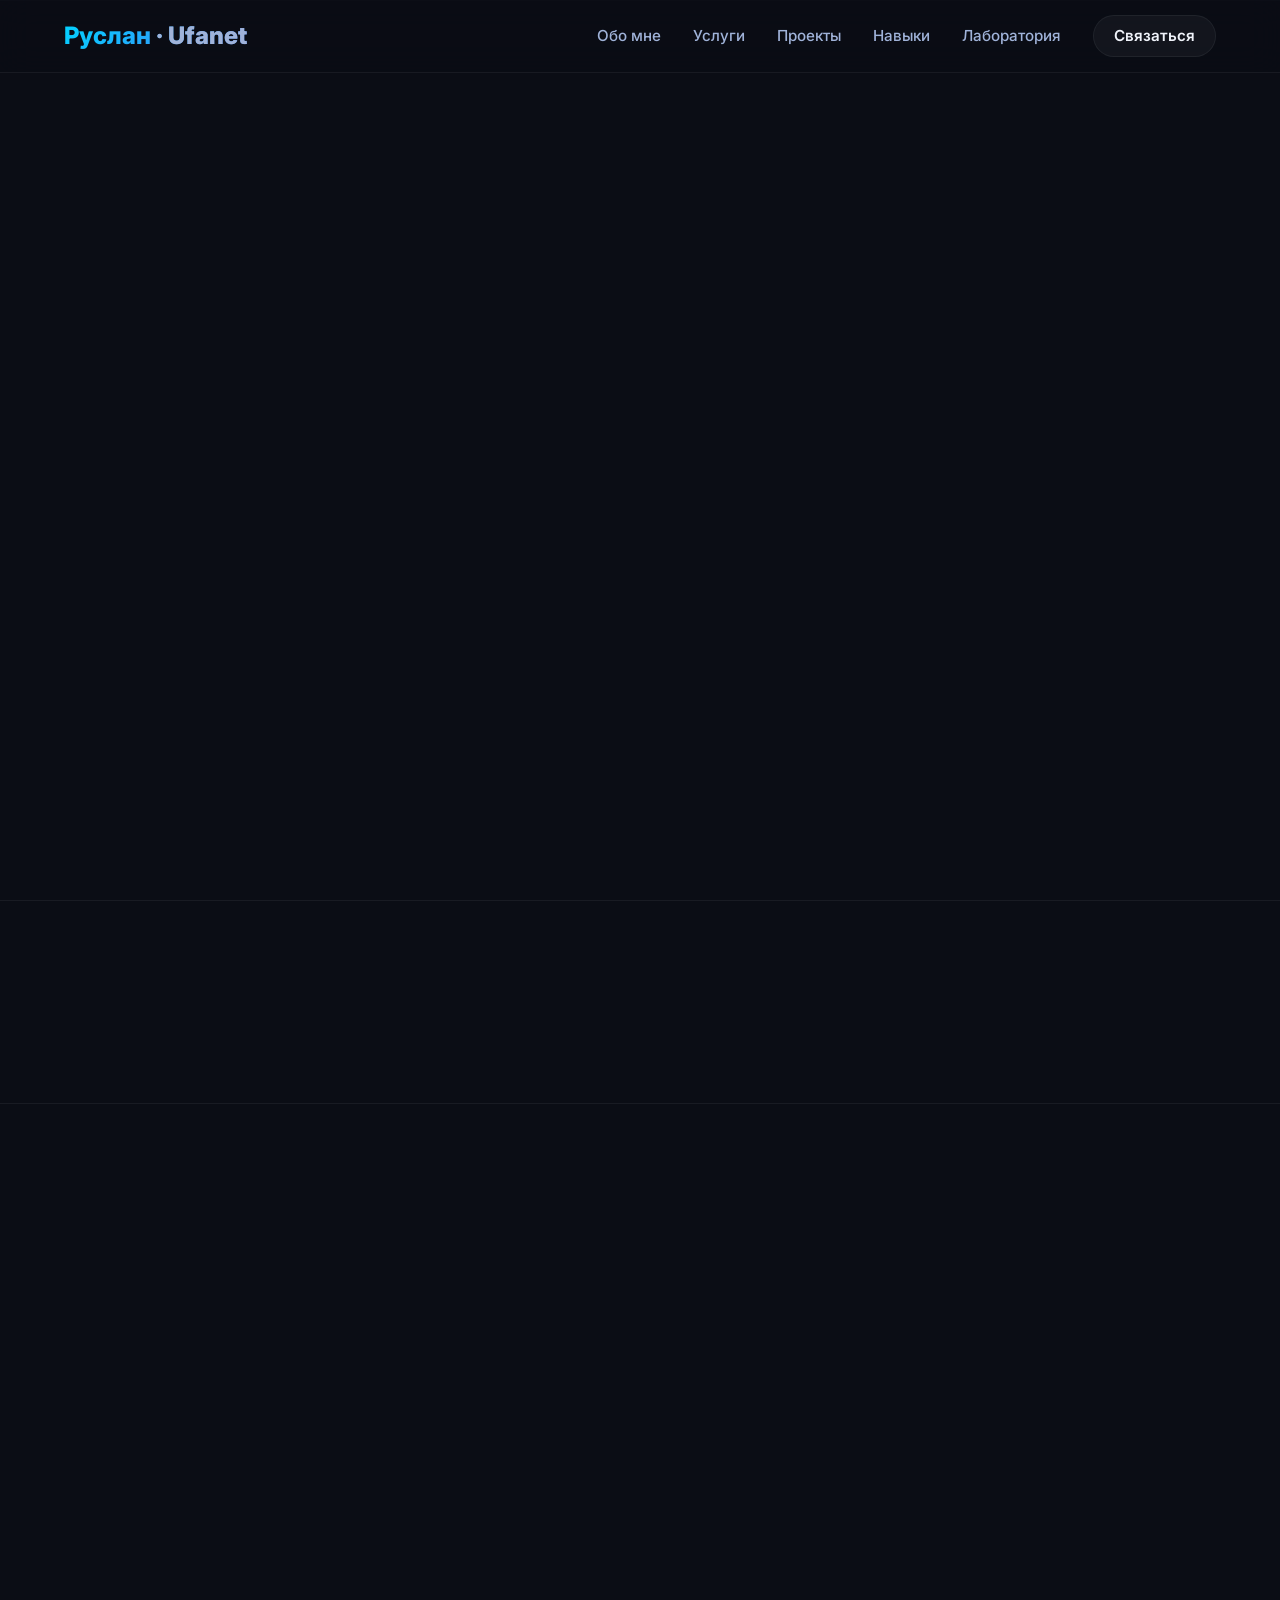
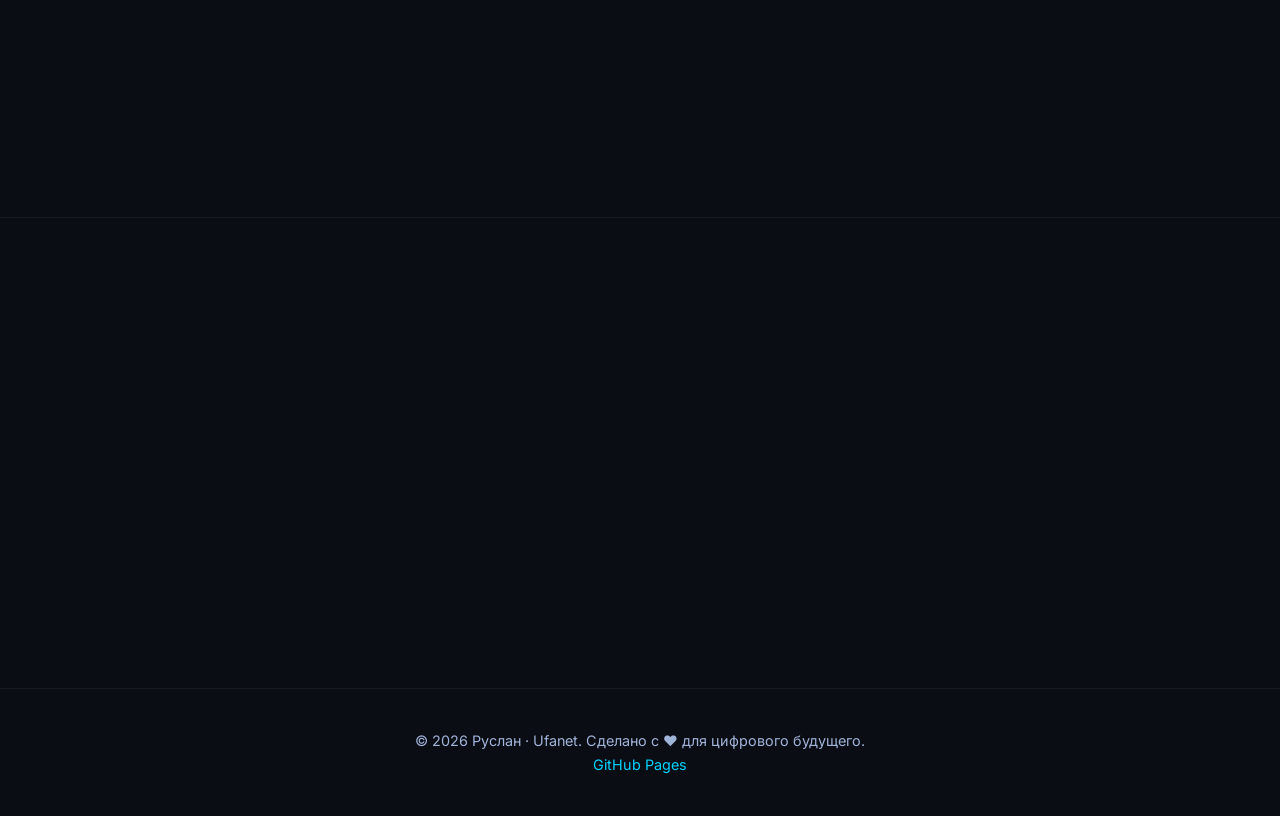
==== commit afbbd9a4: "Add files via upload" ====
--- a/index.html
+++ b/index.html
@@ -23,7 +23,6 @@
                 <a href="#skills">Навыки</a>
                 <a href="#interactive">Лаборатория</a>
                 <a href="#contact" class="btn-outline">Связаться</a>
-                <button class="theme-toggle" id="themeToggle" aria-label="Переключить тему">🌙</button>
             </nav>
             <button class="hamburger" id="hamburger" aria-label="Меню">
                 <span></span><span></span><span></span>
@@ -53,7 +52,7 @@
                     </div>
                     <div class="hero-visual fade-up">
                         <div class="hero-avatar">
-                            <img src="avatar.svg" alt="Руслан" />
+                            <img src="avatar.gif" alt="Руслан" />
                         </div>
                     </div>
                 </div>
@@ -192,12 +191,11 @@
                     <button class="filter-btn" data-filter="cloud">Облачные</button>
                 </div>
                 <div class="projects-grid fade-up" id="projectsGrid">
-                    <!-- Карточки проектов -->
                     <div class="project-card" data-category="home">
                         <div class="project-img">🏠</div>
                         <h4>Wi-Fi 6 в ЖК «Солнечный»</h4>
                         <p>Покрытие 12 этажей, бесшовный роуминг, скорость до 1 Гбит/с.</p>
-                        <span class="tag">Wi-Fi 6</span>
+                        <span class="tag">Wi‑Fi 6</span>
                     </div>
                     <div class="project-card" data-category="business">
                         <div class="project-img">🏢</div>
@@ -248,7 +246,7 @@
                     </div>
                     <div class="skill-item fade-up" data-skill="90">
                         <span class="emoji">📶</span>
-                        <span>Wi-Fi 6 / 6E</span>
+                        <span>Wi‑Fi 6 / 6E</span>
                         <div class="skill-bar"><div class="skill-fill" style="width:0%;"></div></div>
                     </div>
                     <div class="skill-item fade-up" data-skill="85">
@@ -275,7 +273,7 @@
             </div>
         </section>
 
-        <!-- ИНТЕРАКТИВНАЯ ЛАБОРАТОРИЯ -->
+        <!-- ИНТЕРАКТИВНАЯ ЛАБОРАТОРИЯ (с новыми виджетами) -->
         <section id="interactive">
             <div class="container">
                 <div class="fade-up">
@@ -316,24 +314,24 @@
                         </div>
                     </div>
 
-                    <!-- Terminal -->
-                    <div class="interactive-card fade-up">
-                        <h3><span class="emoji">💻</span> Терминал</h3>
-                        <div class="sub">Введите команду (ping, traceroute, ipconfig)</div>
-                        <div class="terminal-window">
-                            <div class="terminal-output" id="terminalOutput">
-                                <span class="prompt">$</span> <span style="color:var(--text-secondary)">Привет! Введи команду...</span>
+                    <!-- Плеер с визуализацией -->
+                    <div class="interactive-card fade-up">
+                        <h3><span class="emoji">🎵</span> Инженерный плеер</h3>
+                        <div class="sub">Музыка для настройки сетей + визуализация под бит</div>
+                        <div class="player-container">
+                            <audio id="audioPlayer" style="width:100%; margin-bottom:12px;"></audio>
+                            <div class="playlist">
+                                <button class="playlist-btn active" data-src="track1.mp3">Трек 1</button>
+                                <button class="playlist-btn" data-src="track2.mp3">Трек 2</button>
+                                <button class="playlist-btn" data-src="track3.mp3">Трек 3</button>
                             </div>
-                            <div class="terminal-input-row">
-                                <input type="text" id="terminalInput" placeholder="ping 8.8.8.8" />
-                                <button id="terminalBtn">⏎</button>
-                            </div>
+                            <canvas id="visualizer" width="600" height="200" style="width:100%; height:auto; border-radius:12px; margin-top:12px; background:#0b0d15; border:1px solid var(--border-glass);"></canvas>
                         </div>
                     </div>
 
                     <!-- Генератор пароля Wi-Fi -->
                     <div class="interactive-card fade-up">
-                        <h3><span class="emoji">🔑</span> Генератор пароля Wi-Fi</h3>
+                        <h3><span class="emoji">🔑</span> Генератор пароля Wi‑Fi</h3>
                         <div class="sub">Надёжный пароль для вашей сети</div>
                         <div style="display:flex; gap:12px; align-items:center; flex-wrap:wrap; margin-top:6px;">
                             <input type="text" id="passwordOutput" value="Ufanet#2026" readonly style="flex:1; background:rgba(255,255,255,0.05); border:1px solid var(--border-glass); border-radius:30px; padding:8px 16px; color:var(--text-primary);" />
@@ -360,39 +358,58 @@
                         <div class="sub">Анимированные узлы</div>
                         <canvas id="networkCanvas" width="300" height="150" style="width:100%; height:auto; border-radius:12px; border:1px solid var(--border-glass);"></canvas>
                     </div>
-                </div>
-            </div>
-        </section>
-
-        <!-- ОТЗЫВЫ -->
-        <section id="testimonials">
-            <div class="container">
-                <div class="fade-up">
-                    <span class="section-label">Отзывы</span>
-                    <h2 class="section-title">Что говорят клиенты</h2>
-                </div>
-                <div class="testimonials-carousel fade-up">
-                    <div class="testimonial-track" id="testimonialTrack">
-                        <div class="testimonial-card">
-                            <p>"Руслан помог настроить сеть в новом офисе за 2 дня. Всё работает отлично!"</p>
-                            <span class="author">— Игорь, директор ООО «Техно»</span>
-                        </div>
-                        <div class="testimonial-card">
-                            <p>"Подключили GPON быстро и без проблем. Скорость соответствует заявленной."</p>
-                            <span class="author">— Анна, ЖК «Солнечный»</span>
-                        </div>
-                        <div class="testimonial-card">
-                            <p>"Облачная АТС от Руслана — сэкономили 40% затрат на связь."</p>
-                            <span class="author">— Михаил, сеть магазинов «Купец»</span>
-                        </div>
-                        <div class="testimonial-card">
-                            <p>"Профессиональный подход, всегда на связи. Рекомендую!"</p>
-                            <span class="author">— Елена, частный клиент</span>
-                        </div>
-                    </div>
-                    <div class="carousel-controls">
-                        <button id="prevTestimonial" class="carousel-btn">‹</button>
-                        <button id="nextTestimonial" class="carousel-btn">›</button>
+
+                    <!-- НОВЫЙ ВИДЖЕТ: Пинг-тестер -->
+                    <div class="interactive-card fade-up">
+                        <h3><span class="emoji">📶</span> Пинг-тестер</h3>
+                        <div class="sub">Проверка задержки до 8.8.8.8</div>
+                        <div style="display:flex; flex-direction:column; gap:8px; margin-top:6px;">
+                            <button id="pingBtn" class="scanner-btn">🏓 Пинговать</button>
+                            <div id="pingResult" style="font-size:1.1rem; color:var(--text-secondary);">Нажмите кнопку</div>
+                        </div>
+                    </div>
+
+                    <!-- НОВЫЙ ВИДЖЕТ: Генератор IP -->
+                    <div class="interactive-card fade-up">
+                        <h3><span class="emoji">🔢</span> Генератор IP</h3>
+                        <div class="sub">Случайный IP-адрес</div>
+                        <div style="display:flex; gap:12px; align-items:center; flex-wrap:wrap; margin-top:6px;">
+                            <input type="text" id="ipOutput" value="192.168.1.1" readonly style="flex:1; background:rgba(255,255,255,0.05); border:1px solid var(--border-glass); border-radius:30px; padding:8px 16px; color:var(--text-primary);" />
+                            <button id="generateIpBtn" class="scanner-btn">🎲 Сгенерировать</button>
+                        </div>
+                    </div>
+
+                    <!-- НОВЫЙ ВИДЖЕТ: Статус сети -->
+                    <div class="interactive-card fade-up">
+                        <h3><span class="emoji">🔄</span> Статус сети</h3>
+                        <div class="sub">Переключатель Online/Offline</div>
+                        <div style="display:flex; align-items:center; gap:20px; margin-top:10px;">
+                            <div id="statusIndicator" style="width:20px; height:20px; border-radius:50%; background:#4ade80; box-shadow:0 0 20px rgba(74,222,128,0.5); transition:0.3s;"></div>
+                            <span id="statusText" style="font-weight:600; color:#4ade80;">Online</span>
+                            <button id="toggleStatusBtn" class="scanner-btn">Переключить</button>
+                        </div>
+                    </div>
+
+                    <!-- НОВЫЙ ВИДЖЕТ: Калькулятор подсети -->
+                    <div class="interactive-card fade-up">
+                        <h3><span class="emoji">🧮</span> Калькулятор подсети</h3>
+                        <div class="sub">Введите IP и маску</div>
+                        <div style="display:flex; flex-direction:column; gap:8px; margin-top:6px;">
+                            <input type="text" id="subnetIp" value="192.168.1.0" placeholder="IP-адрес" style="background:rgba(255,255,255,0.05); border:1px solid var(--border-glass); border-radius:30px; padding:8px 16px; color:var(--text-primary);" />
+                            <input type="text" id="subnetMask" value="255.255.255.0" placeholder="Маска" style="background:rgba(255,255,255,0.05); border:1px solid var(--border-glass); border-radius:30px; padding:8px 16px; color:var(--text-primary);" />
+                            <button id="calcSubnetBtn" class="scanner-btn">Рассчитать</button>
+                            <div id="subnetResult" style="font-size:0.9rem; color:var(--text-secondary);">Адрес сети: — | Broadcast: — | Хостов: —</div>
+                        </div>
+                    </div>
+
+                    <!-- НОВЫЙ ВИДЖЕТ: Симулятор обрыва связи -->
+                    <div class="interactive-card fade-up">
+                        <h3><span class="emoji">⚠️</span> Симулятор обрыва</h3>
+                        <div class="sub">Имитация аварии на линии</div>
+                        <div style="display:flex; gap:12px; align-items:center; flex-wrap:wrap; margin-top:6px;">
+                            <button id="breakBtn" class="scanner-btn">💥 Обрыв связи</button>
+                            <span id="breakStatus" style="color:#4ade80; font-weight:600;">Связь есть</span>
+                        </div>
                     </div>
                 </div>
             </div>
@@ -410,13 +427,13 @@
                     <div class="partner-logo">MikroTik</div>
                     <div class="partner-logo">Ubiquiti</div>
                     <div class="partner-logo">Huawei</div>
-                    <div class="partner-logo">D-Link</div>
+                    <div class="partner-logo">D‑Link</div>
                     <div class="partner-logo">Zyxel</div>
                 </div>
             </div>
         </section>
 
-        <!-- КАЛЬКУЛЯТОР СТОИМОСТИ -->
+        <!-- КАЛЬКУЛЯТОР СТОИМОСТИ (уже был) -->
         <section id="calculator">
             <div class="container">
                 <div class="fade-up">
@@ -437,8 +454,8 @@
                     <div class="calc-row">
                         <label>Дополнительные услуги:</label>
                         <div>
-                            <input type="checkbox" id="wifiSetup" /> <label for="wifiSetup">Настройка Wi-Fi (500 ₽)</label><br />
-                            <input type="checkbox" id="vpnSetup" /> <label for="vpnSetup">VPN-сервер (800 ₽)</label><br />
+                            <input type="checkbox" id="wifiSetup" /> <label for="wifiSetup">Настройка Wi‑Fi (500 ₽)</label><br />
+                            <input type="checkbox" id="vpnSetup" /> <label for="vpnSetup">VPN‑сервер (800 ₽)</label><br />
                             <input type="checkbox" id="cloudPBX" /> <label for="cloudPBX">Облачная АТС (1500 ₽)</label>
                         </div>
                     </div>
--- a/style.css
+++ b/style.css
@@ -974,4 +974,14 @@
     .btn-primary, .btn-secondary { width: 100%; justify-content: center; }
     .hero-actions { flex-direction: column; align-items: stretch; }
     .scanner-grid { gap: 4px; }
+}
+/* ===== НОВЫЕ СТИЛИ ДЛЯ ВИДЖЕТОВ ===== */
+#pingResult, #subnetResult, #breakStatus {
+    transition: color 0.3s;
+}
+#statusIndicator {
+    transition: background 0.3s, box-shadow 0.3s;
+}
+#statusText {
+    transition: color 0.3s;
 }
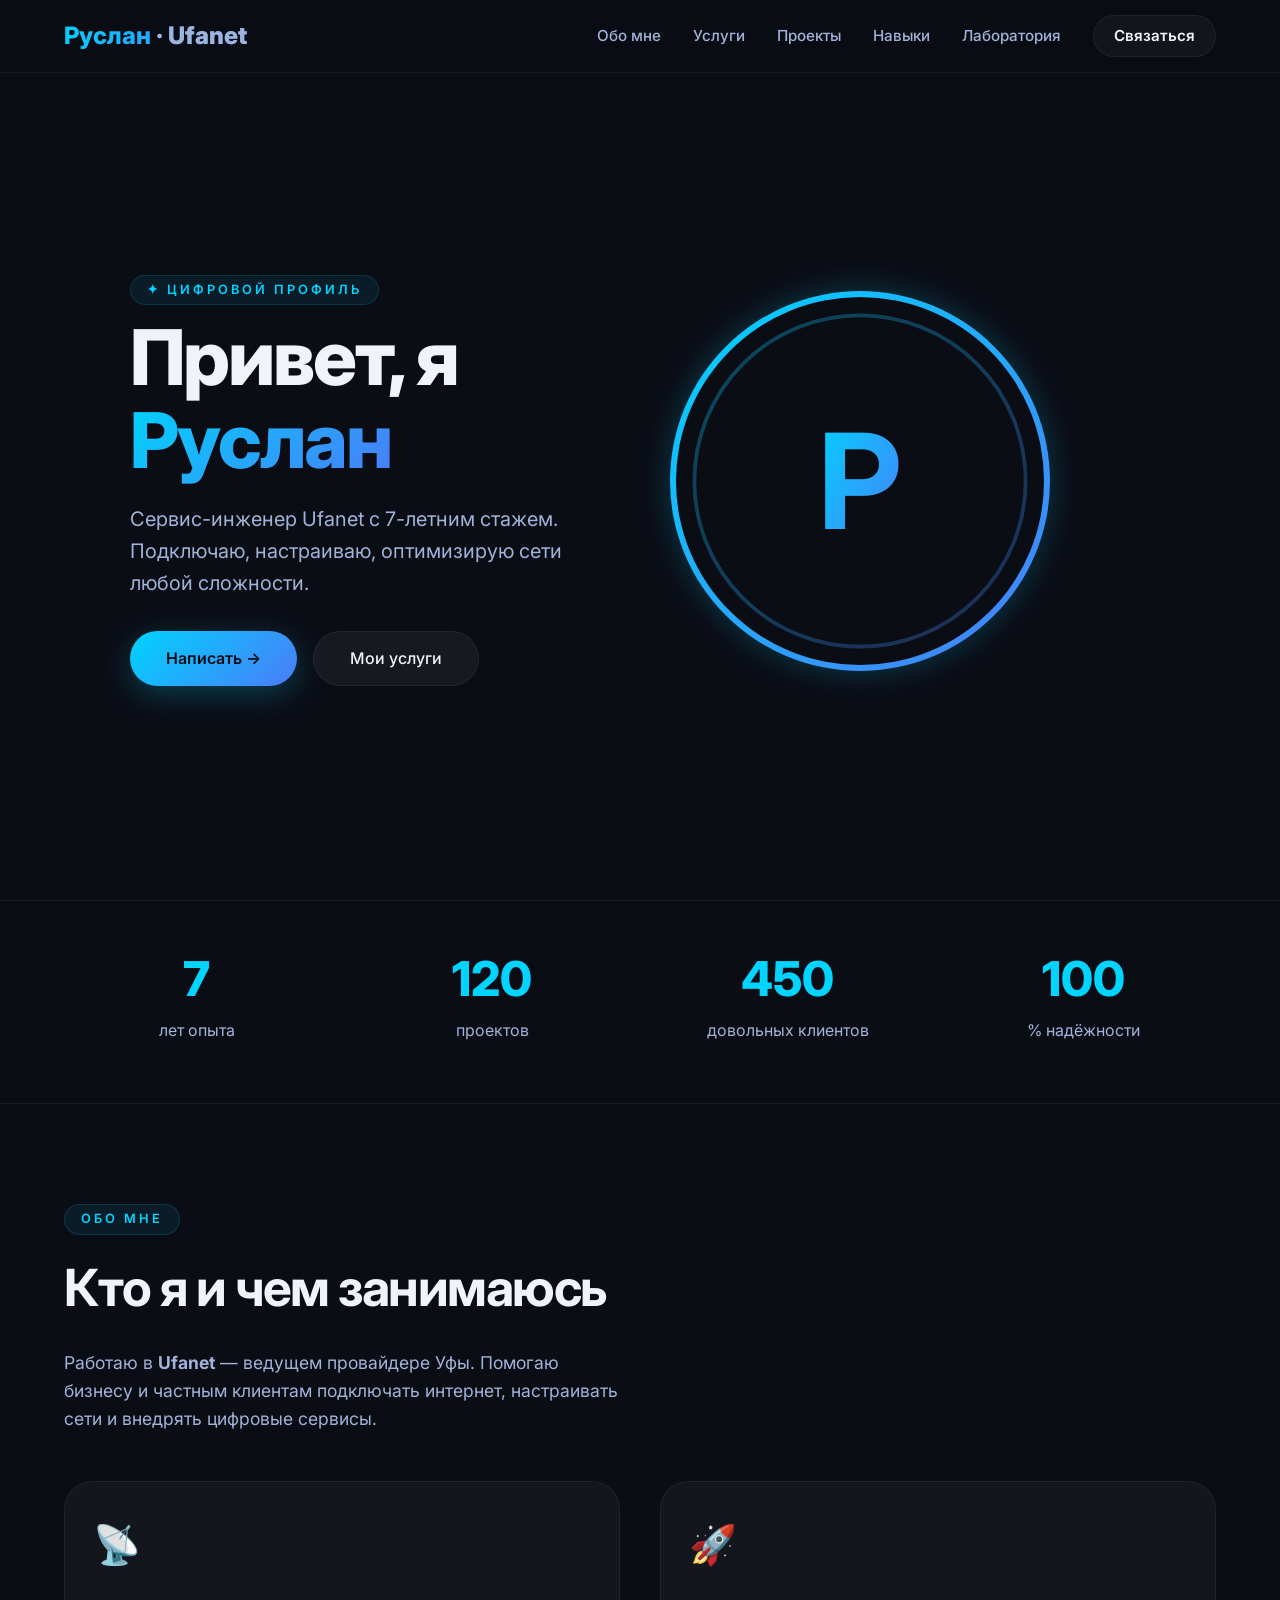
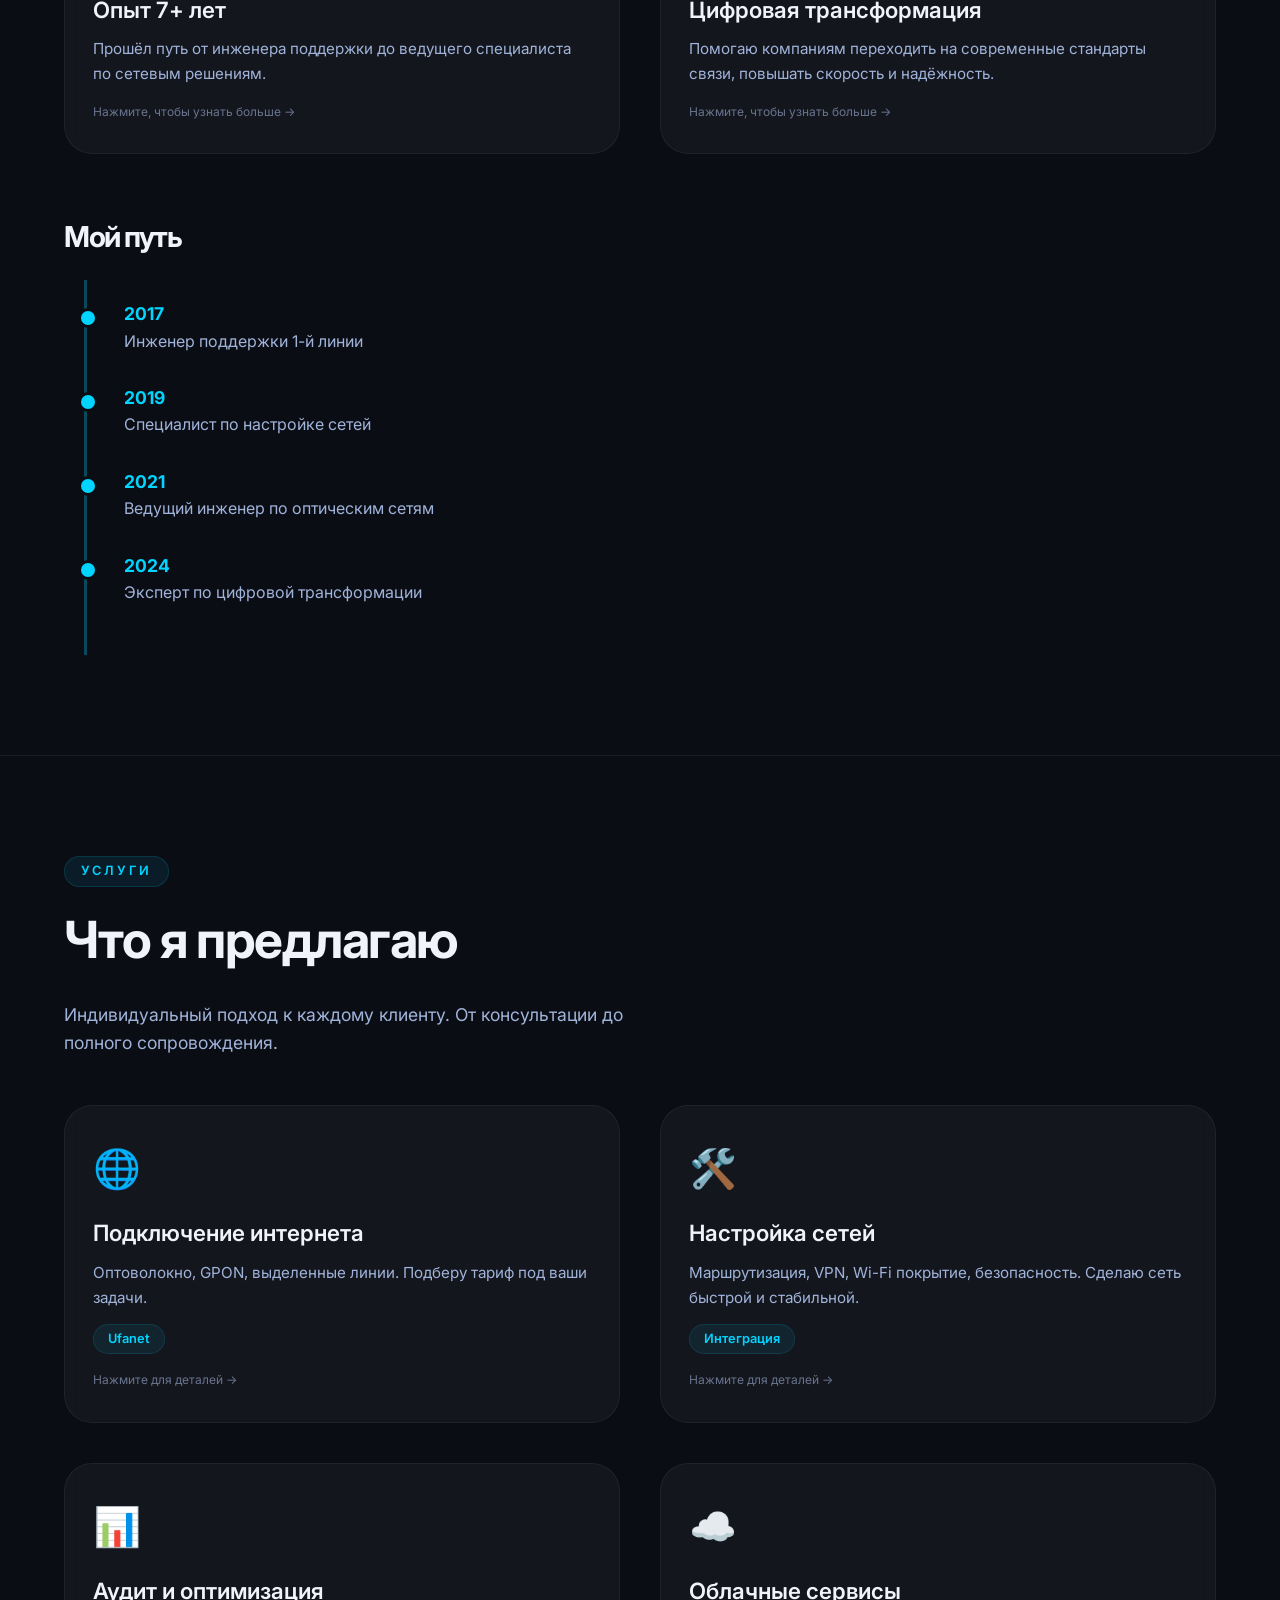
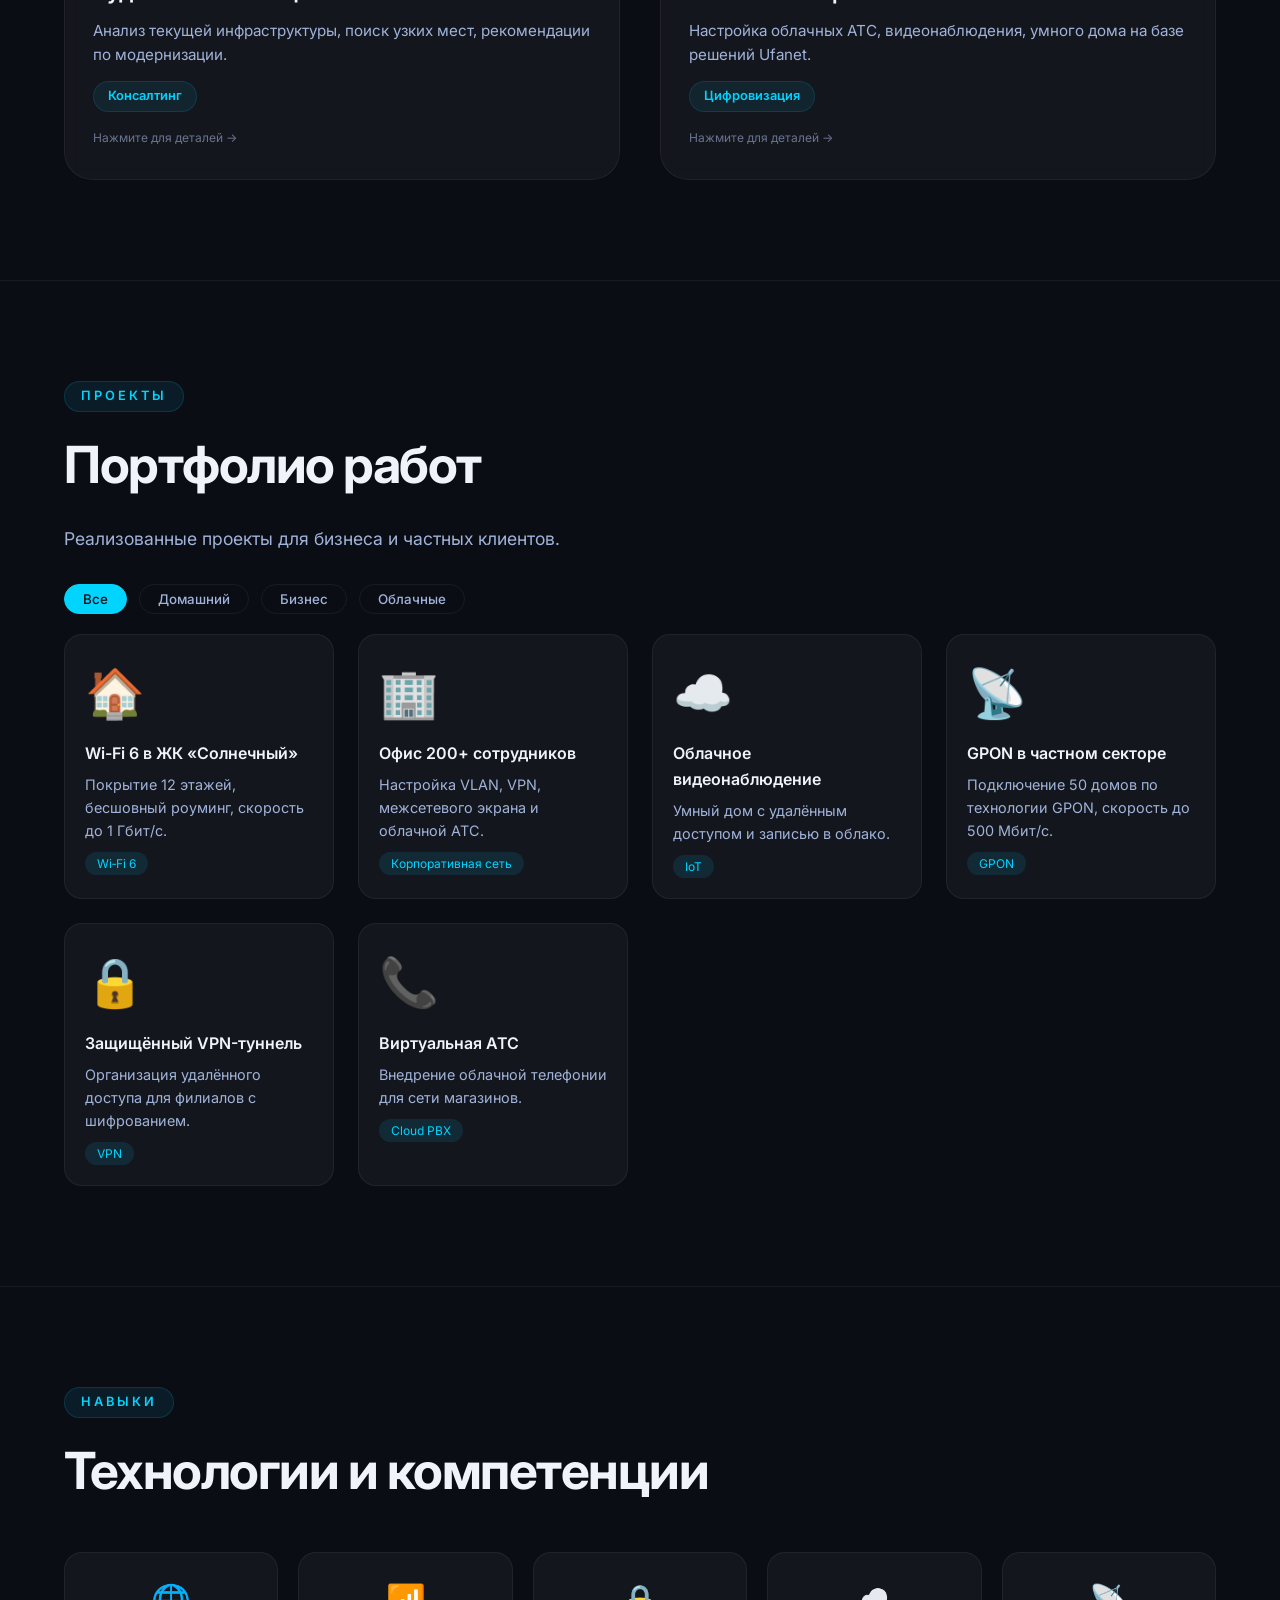
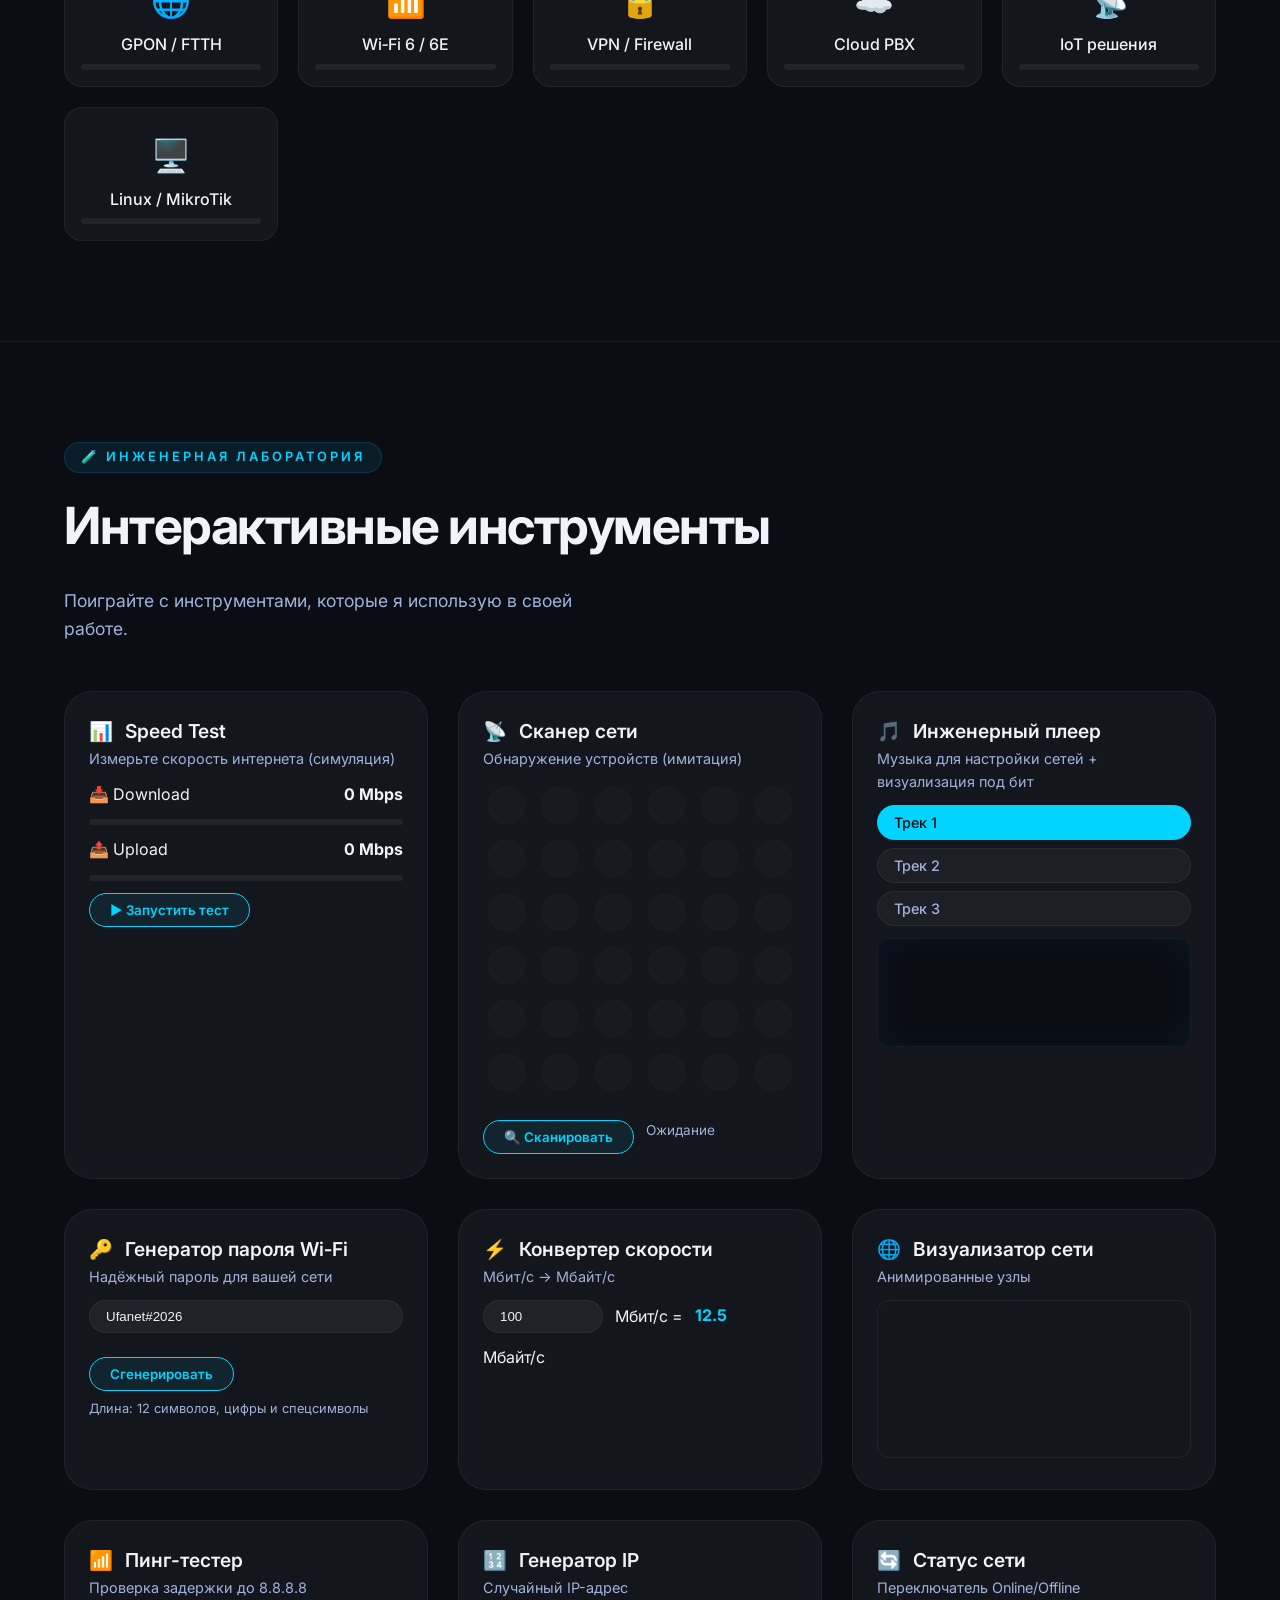
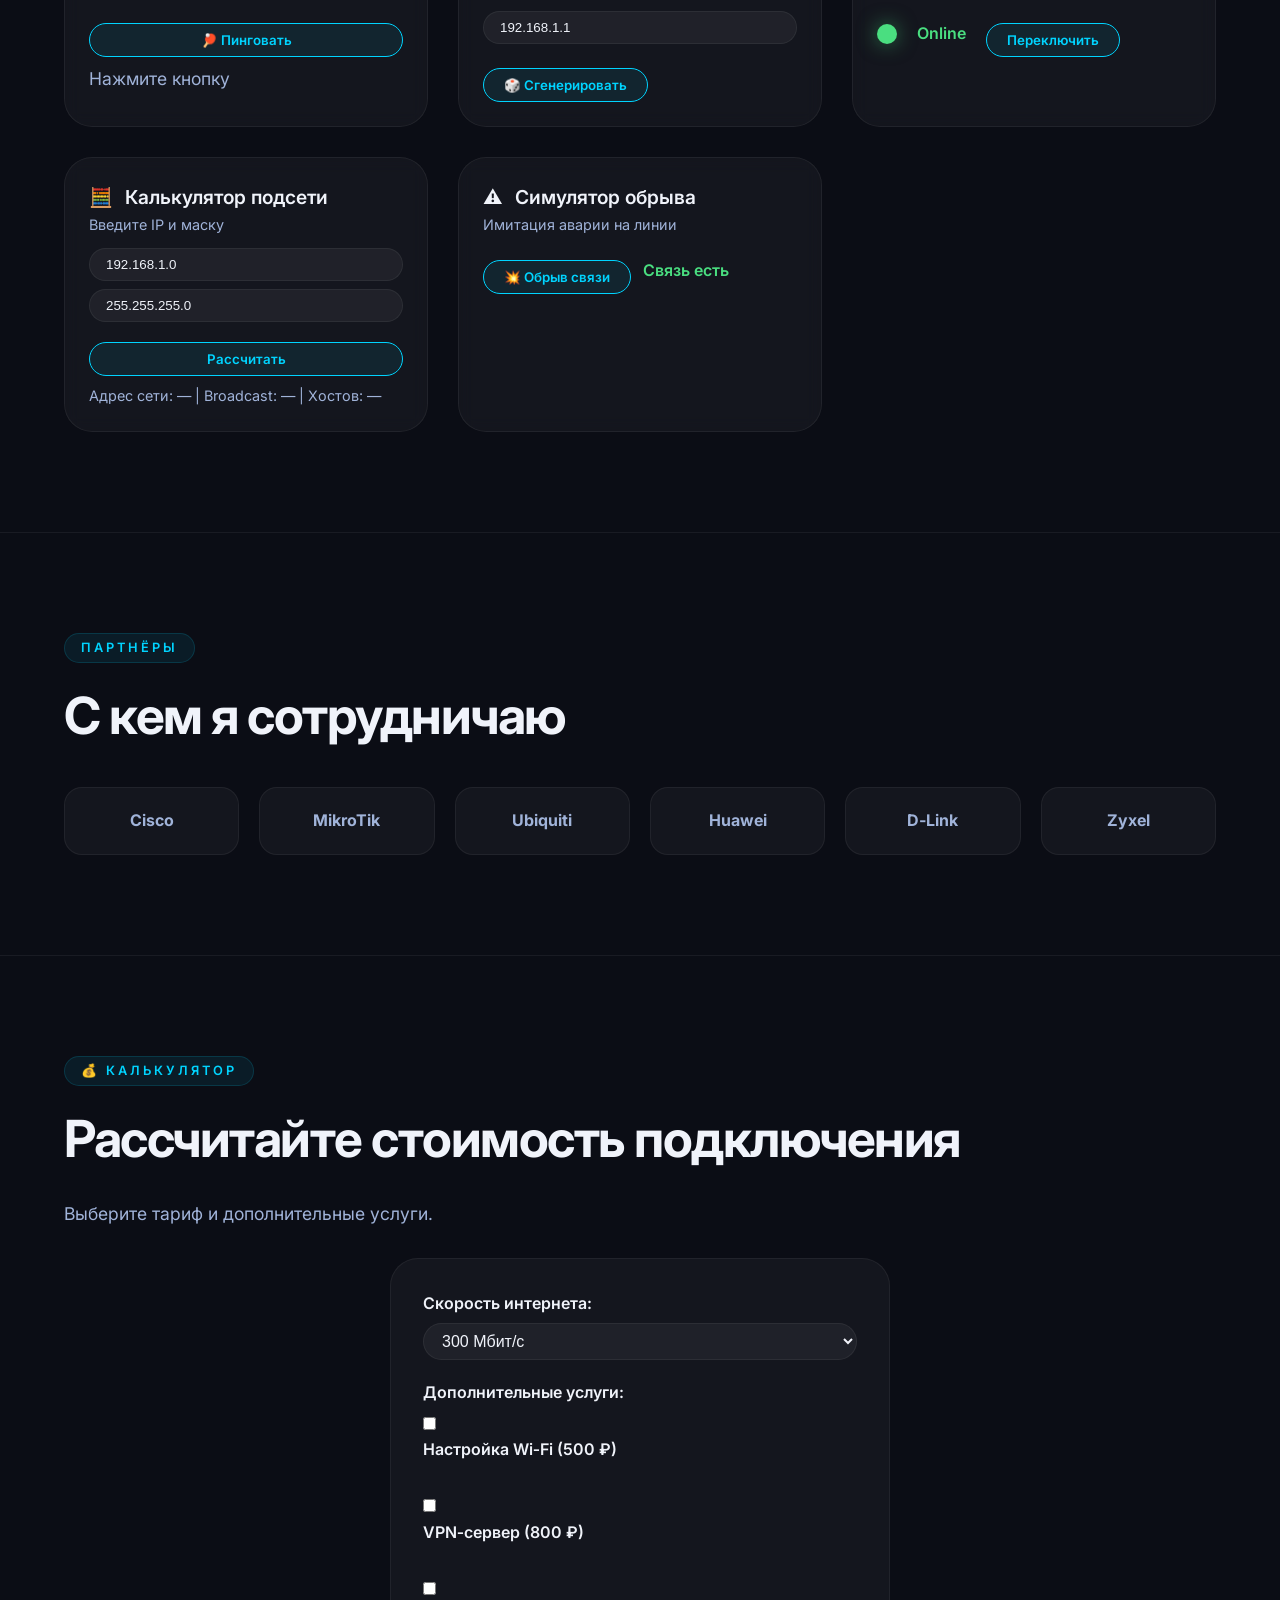
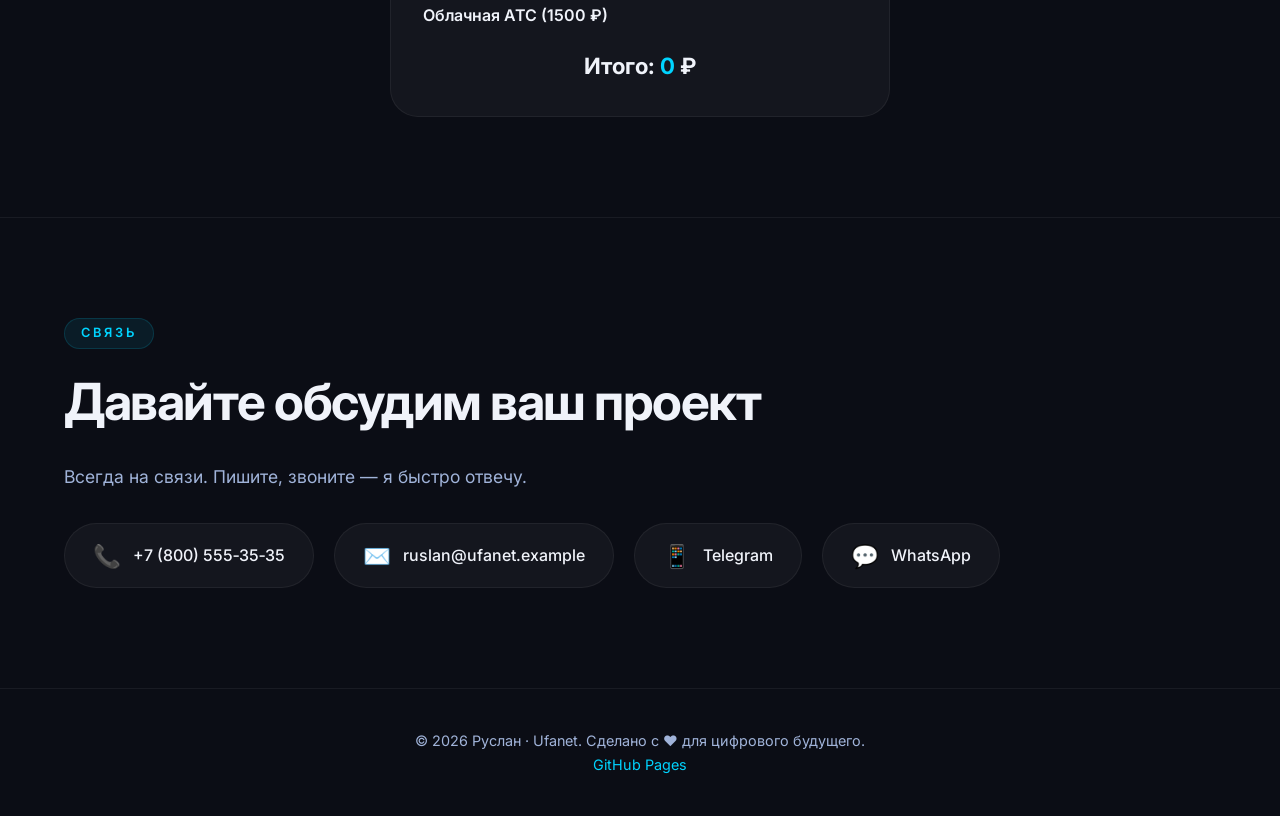
==== commit 5909576d: "Add files via upload" ====
--- a/index.html
+++ b/index.html
@@ -52,7 +52,16 @@
                     </div>
                     <div class="hero-visual fade-up">
                         <div class="hero-avatar">
-                            <img src="avatar.gif" alt="Руслан" />
+                            <svg viewBox="0 0 200 200" xmlns="http://www.w3.org/2000/svg" style="background:#0b0d15; border-radius:50%; width:100%; height:100%;">
+                                <circle cx="100" cy="100" r="90" fill="none" stroke="url(#grad)" stroke-width="2" opacity="0.3" />
+                                <text x="50%" y="50%" dominant-baseline="central" text-anchor="middle" font-size="72" font-weight="700" fill="url(#grad)" font-family="Inter, sans-serif">Р</text>
+                                <defs>
+                                    <linearGradient id="grad" x1="0%" y1="0%" x2="100%" y2="100%">
+                                        <stop offset="0%" stop-color="#00d4ff" />
+                                        <stop offset="100%" stop-color="#4a7cf7" />
+                                    </linearGradient>
+                                </defs>
+                            </svg>
                         </div>
                     </div>
                 </div>
@@ -108,7 +117,6 @@
                         <span class="click-hint">Нажмите, чтобы узнать больше →</span>
                     </div>
                 </div>
-                <!-- Временная шкала -->
                 <div class="timeline fade-up" style="margin-top:60px;">
                     <h3 class="section-title" style="font-size:1.8rem;">Мой путь</h3>
                     <div class="timeline-line">
@@ -273,7 +281,7 @@
             </div>
         </section>
 
-        <!-- ИНТЕРАКТИВНАЯ ЛАБОРАТОРИЯ (с новыми виджетами) -->
+        <!-- ИНТЕРАКТИВНАЯ ЛАБОРАТОРИЯ -->
         <section id="interactive">
             <div class="container">
                 <div class="fade-up">
@@ -359,7 +367,7 @@
                         <canvas id="networkCanvas" width="300" height="150" style="width:100%; height:auto; border-radius:12px; border:1px solid var(--border-glass);"></canvas>
                     </div>
 
-                    <!-- НОВЫЙ ВИДЖЕТ: Пинг-тестер -->
+                    <!-- Пинг-тестер -->
                     <div class="interactive-card fade-up">
                         <h3><span class="emoji">📶</span> Пинг-тестер</h3>
                         <div class="sub">Проверка задержки до 8.8.8.8</div>
@@ -369,7 +377,7 @@
                         </div>
                     </div>
 
-                    <!-- НОВЫЙ ВИДЖЕТ: Генератор IP -->
+                    <!-- Генератор IP -->
                     <div class="interactive-card fade-up">
                         <h3><span class="emoji">🔢</span> Генератор IP</h3>
                         <div class="sub">Случайный IP-адрес</div>
@@ -379,7 +387,7 @@
                         </div>
                     </div>
 
-                    <!-- НОВЫЙ ВИДЖЕТ: Статус сети -->
+                    <!-- Статус сети -->
                     <div class="interactive-card fade-up">
                         <h3><span class="emoji">🔄</span> Статус сети</h3>
                         <div class="sub">Переключатель Online/Offline</div>
@@ -390,7 +398,7 @@
                         </div>
                     </div>
 
-                    <!-- НОВЫЙ ВИДЖЕТ: Калькулятор подсети -->
+                    <!-- Калькулятор подсети -->
                     <div class="interactive-card fade-up">
                         <h3><span class="emoji">🧮</span> Калькулятор подсети</h3>
                         <div class="sub">Введите IP и маску</div>
@@ -402,7 +410,7 @@
                         </div>
                     </div>
 
-                    <!-- НОВЫЙ ВИДЖЕТ: Симулятор обрыва связи -->
+                    <!-- Симулятор обрыва -->
                     <div class="interactive-card fade-up">
                         <h3><span class="emoji">⚠️</span> Симулятор обрыва</h3>
                         <div class="sub">Имитация аварии на линии</div>
@@ -433,7 +441,7 @@
             </div>
         </section>
 
-        <!-- КАЛЬКУЛЯТОР СТОИМОСТИ (уже был) -->
+        <!-- КАЛЬКУЛЯТОР СТОИМОСТИ -->
         <section id="calculator">
             <div class="container">
                 <div class="fade-up">
--- a/style.css
+++ b/style.css
@@ -1,4 +1,4 @@
-/* ===== ROOT ===== */
+/* ===== ROOT (тёмная тема) ===== */
 :root {
     --bg-primary: #0b0d15;
     --bg-secondary: #121620;
@@ -15,16 +15,6 @@
     --transition: 0.35s cubic-bezier(0.25, 0.46, 0.45, 0.94);
 }
 
-/* Светлая тема */
-[data-theme="light"] {
-    --bg-primary: #f4f6fc;
-    --bg-secondary: #e9ecf3;
-    --bg-card: rgba(0, 0, 0, 0.04);
-    --border-glass: rgba(0, 0, 0, 0.08);
-    --text-primary: #1a1d2e;
-    --text-secondary: #4a4e6b;
-}
-
 /* ===== RESET ===== */
 * {
     margin: 0;
@@ -39,7 +29,6 @@
     background: var(--bg-primary);
     color: var(--text-primary);
     line-height: 1.6;
-    transition: background 0.3s, color 0.3s;
     overflow-x: hidden;
 }
 a {
@@ -70,9 +59,6 @@
     border-bottom: 1px solid var(--border-glass);
     transition: var(--transition);
 }
-[data-theme="light"] .header {
-    background: rgba(244, 246, 252, 0.8);
-}
 .header .container {
     display: flex;
     align-items: center;
@@ -135,18 +121,6 @@
 .nav .btn-outline::after {
     display: none;
 }
-.theme-toggle {
-    background: none;
-    border: none;
-    font-size: 1.4rem;
-    padding: 4px;
-    color: var(--text-secondary);
-    transition: var(--transition);
-}
-.theme-toggle:hover {
-    color: var(--accent-cyan);
-    transform: rotate(20deg);
-}
 .hamburger {
     display: none;
     flex-direction: column;
@@ -244,11 +218,11 @@
     box-shadow: var(--glow-cyan);
     animation: pulseGlow 4s infinite alternate;
 }
-.hero-avatar img {
+.hero-avatar svg {
     width: 100%;
     height: 100%;
     border-radius: 50%;
-    object-fit: cover;
+    display: block;
     background: var(--bg-primary);
 }
 @keyframes pulseGlow {
@@ -616,101 +590,51 @@
     color: var(--text-secondary);
 }
 
-.terminal-window {
-    background: rgba(0,0,0,0.3);
-    border-radius: var(--radius-md);
-    padding: 12px;
-    font-family: 'JetBrains Mono', monospace;
-    font-size: 0.85rem;
-    border: 1px solid var(--border-glass);
-}
-.terminal-output {
-    min-height: 90px;
-    max-height: 140px;
-    overflow-y: auto;
-    color: var(--text-secondary);
-    white-space: pre-wrap;
-    line-height: 1.5;
-}
-.terminal-output .prompt { color: var(--accent-cyan); }
-.terminal-output .success { color: #4ade80; }
-.terminal-output .error { color: #f87171; }
-.terminal-input-row {
-    display: flex;
+/* ===== ПЛЕЕР ===== */
+.player-container audio {
+    width: 100%;
+    margin-bottom: 12px;
+    border-radius: 30px;
+    background: rgba(255,255,255,0.04);
+}
+.playlist {
+    display: flex;
+    flex-direction: column;
     gap: 8px;
-    margin-top: 10px;
-}
-.terminal-input-row input {
-    flex: 1;
-    background: rgba(255,255,255,0.05);
+}
+.playlist-btn {
+    padding: 8px 16px;
+    background: rgba(255,255,255,0.04);
     border: 1px solid var(--border-glass);
     border-radius: 30px;
-    padding: 6px 16px;
+    color: var(--text-secondary);
+    font-weight: 500;
+    transition: var(--transition);
+    text-align: left;
+    font-size: 0.9rem;
+}
+.playlist-btn:hover {
+    background: rgba(0,212,255,0.06);
+    border-color: var(--accent-cyan);
     color: var(--text-primary);
-    font-family: inherit;
-    outline: none;
-}
-.terminal-input-row input:focus {
-    border-color: var(--accent-cyan);
-}
-.terminal-input-row button {
-    padding: 6px 18px;
-    border: none;
-    border-radius: 30px;
-    background: linear-gradient(135deg, var(--accent-cyan), var(--accent-blue));
-    color: #0b0d15;
-    font-weight: 600;
-}
-
-/* ===== ОТЗЫВЫ ===== */
-.testimonials-carousel {
-    overflow: hidden;
-    position: relative;
-    margin-top: 30px;
-}
-.testimonial-track {
-    display: flex;
-    transition: transform 0.5s ease;
-    gap: 20px;
-}
-.testimonial-card {
-    min-width: calc(33.333% - 14px);
-    background: var(--bg-card);
-    border: 1px solid var(--border-glass);
-    border-radius: var(--radius-md);
-    padding: 24px;
-    flex-shrink: 0;
-}
-.testimonial-card p {
-    font-style: italic;
-    color: var(--text-secondary);
-}
-.testimonial-card .author {
-    display: block;
-    margin-top: 12px;
-    font-weight: 600;
-    color: var(--text-primary);
-}
-.carousel-controls {
-    display: flex;
-    justify-content: center;
-    gap: 20px;
-    margin-top: 20px;
-}
-.carousel-btn {
-    background: var(--bg-card);
-    border: 1px solid var(--border-glass);
-    border-radius: 50%;
-    width: 40px;
-    height: 40px;
-    font-size: 1.4rem;
-    color: var(--text-primary);
-    transition: var(--transition);
-}
-.carousel-btn:hover {
+}
+.playlist-btn.active {
     background: var(--accent-cyan);
     color: #0b0d15;
     border-color: var(--accent-cyan);
+}
+
+/* ===== ВИЗУАЛИЗАТОР ===== */
+#visualizer {
+    display: block;
+    background: rgba(0,0,0,0.3);
+    border-radius: var(--radius-md);
+    box-shadow: inset 0 0 30px rgba(0,212,255,0.05);
+    transition: border-color 0.3s;
+}
+#visualizer.active {
+    border-color: var(--accent-cyan);
+    box-shadow: 0 0 30px rgba(0,212,255,0.15);
 }
 
 /* ===== ПАРТНЁРЫ ===== */
@@ -941,7 +865,6 @@
     .hero-avatar { width: 280px; height: 280px; }
     .grid-2col { grid-template-columns: 1fr; }
     .stats-grid { grid-template-columns: 1fr 1fr; }
-    .testimonial-card { min-width: calc(50% - 10px); }
 }
 @media (max-width: 768px) {
     .nav {
@@ -966,7 +889,6 @@
     .contact-link { justify-content: center; }
     .modal { padding: 32px 20px; }
     .interactive-grid { grid-template-columns: 1fr; }
-    .testimonial-card { min-width: 100%; }
     .stats-grid { grid-template-columns: 1fr 1fr; gap: 16px; }
 }
 @media (max-width: 480px) {
@@ -974,14 +896,4 @@
     .btn-primary, .btn-secondary { width: 100%; justify-content: center; }
     .hero-actions { flex-direction: column; align-items: stretch; }
     .scanner-grid { gap: 4px; }
-}
-/* ===== НОВЫЕ СТИЛИ ДЛЯ ВИДЖЕТОВ ===== */
-#pingResult, #subnetResult, #breakStatus {
-    transition: color 0.3s;
-}
-#statusIndicator {
-    transition: background 0.3s, box-shadow 0.3s;
-}
-#statusText {
-    transition: color 0.3s;
 }
